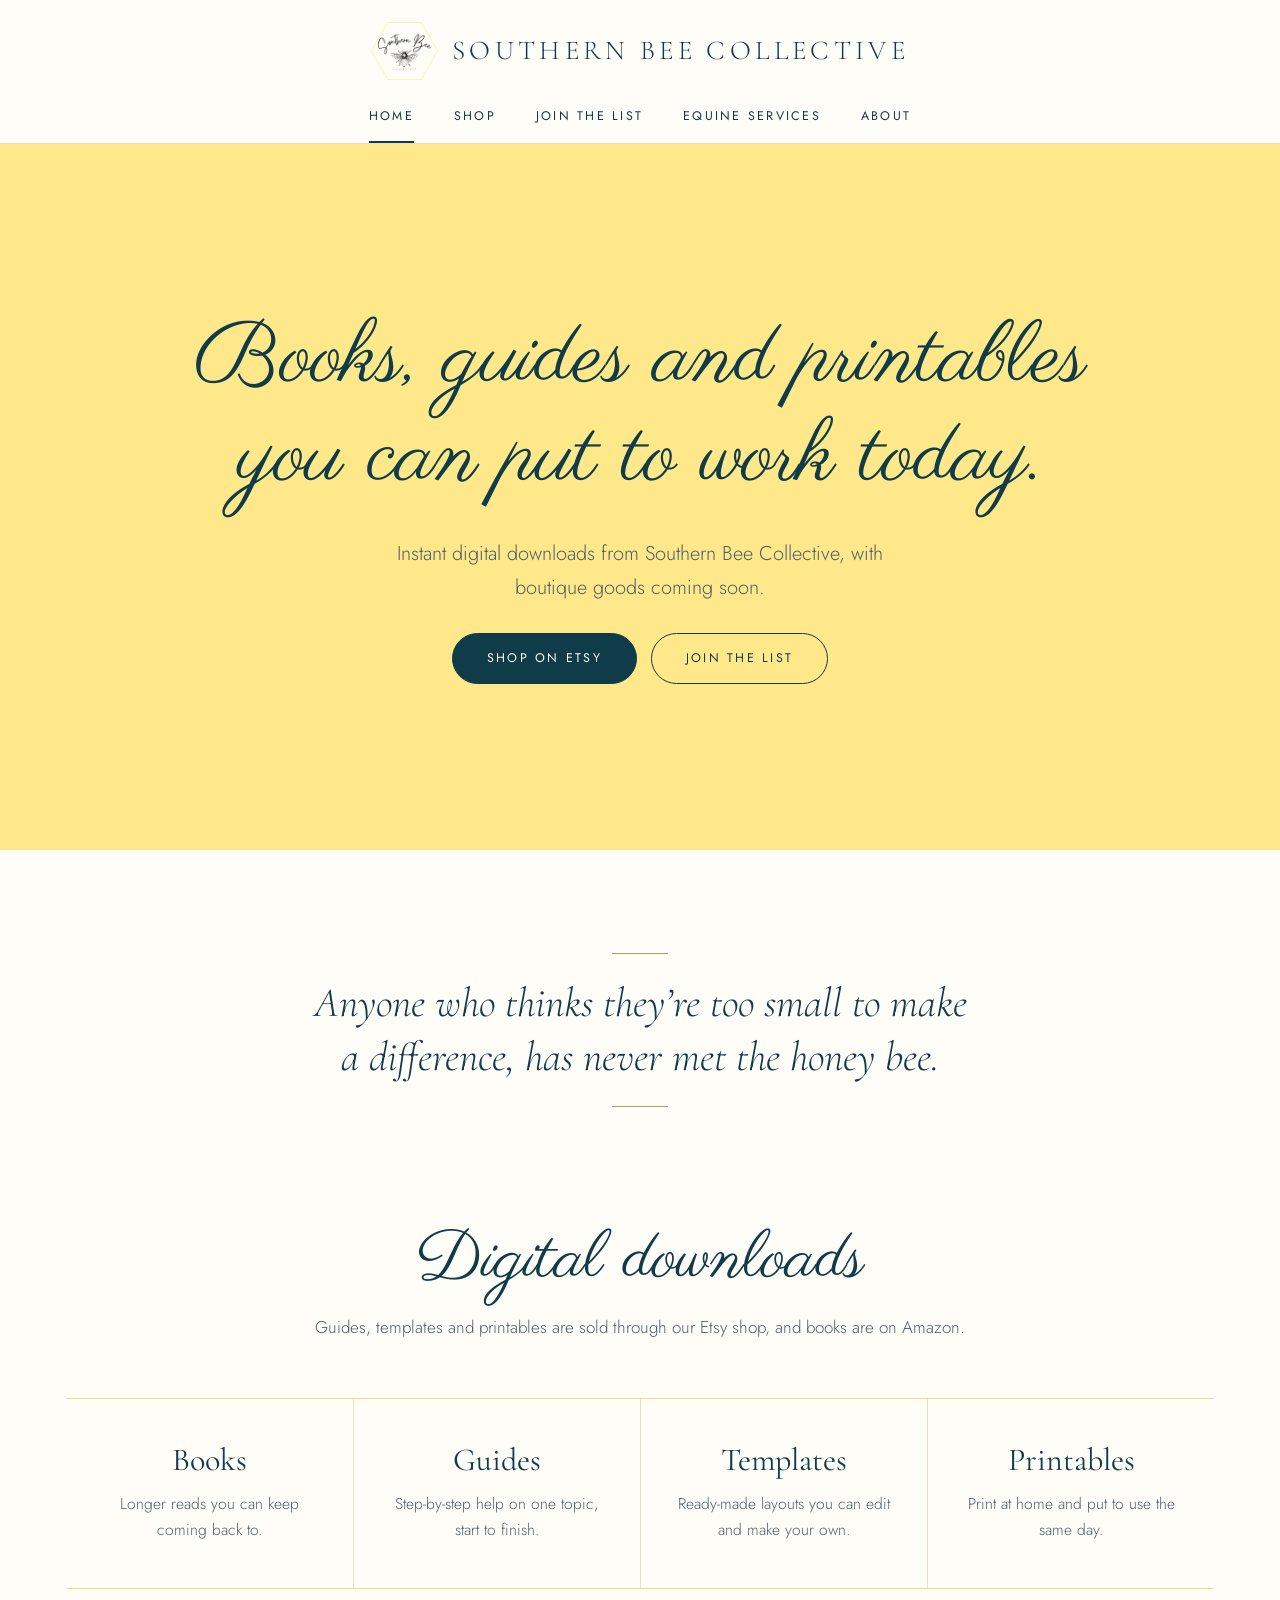
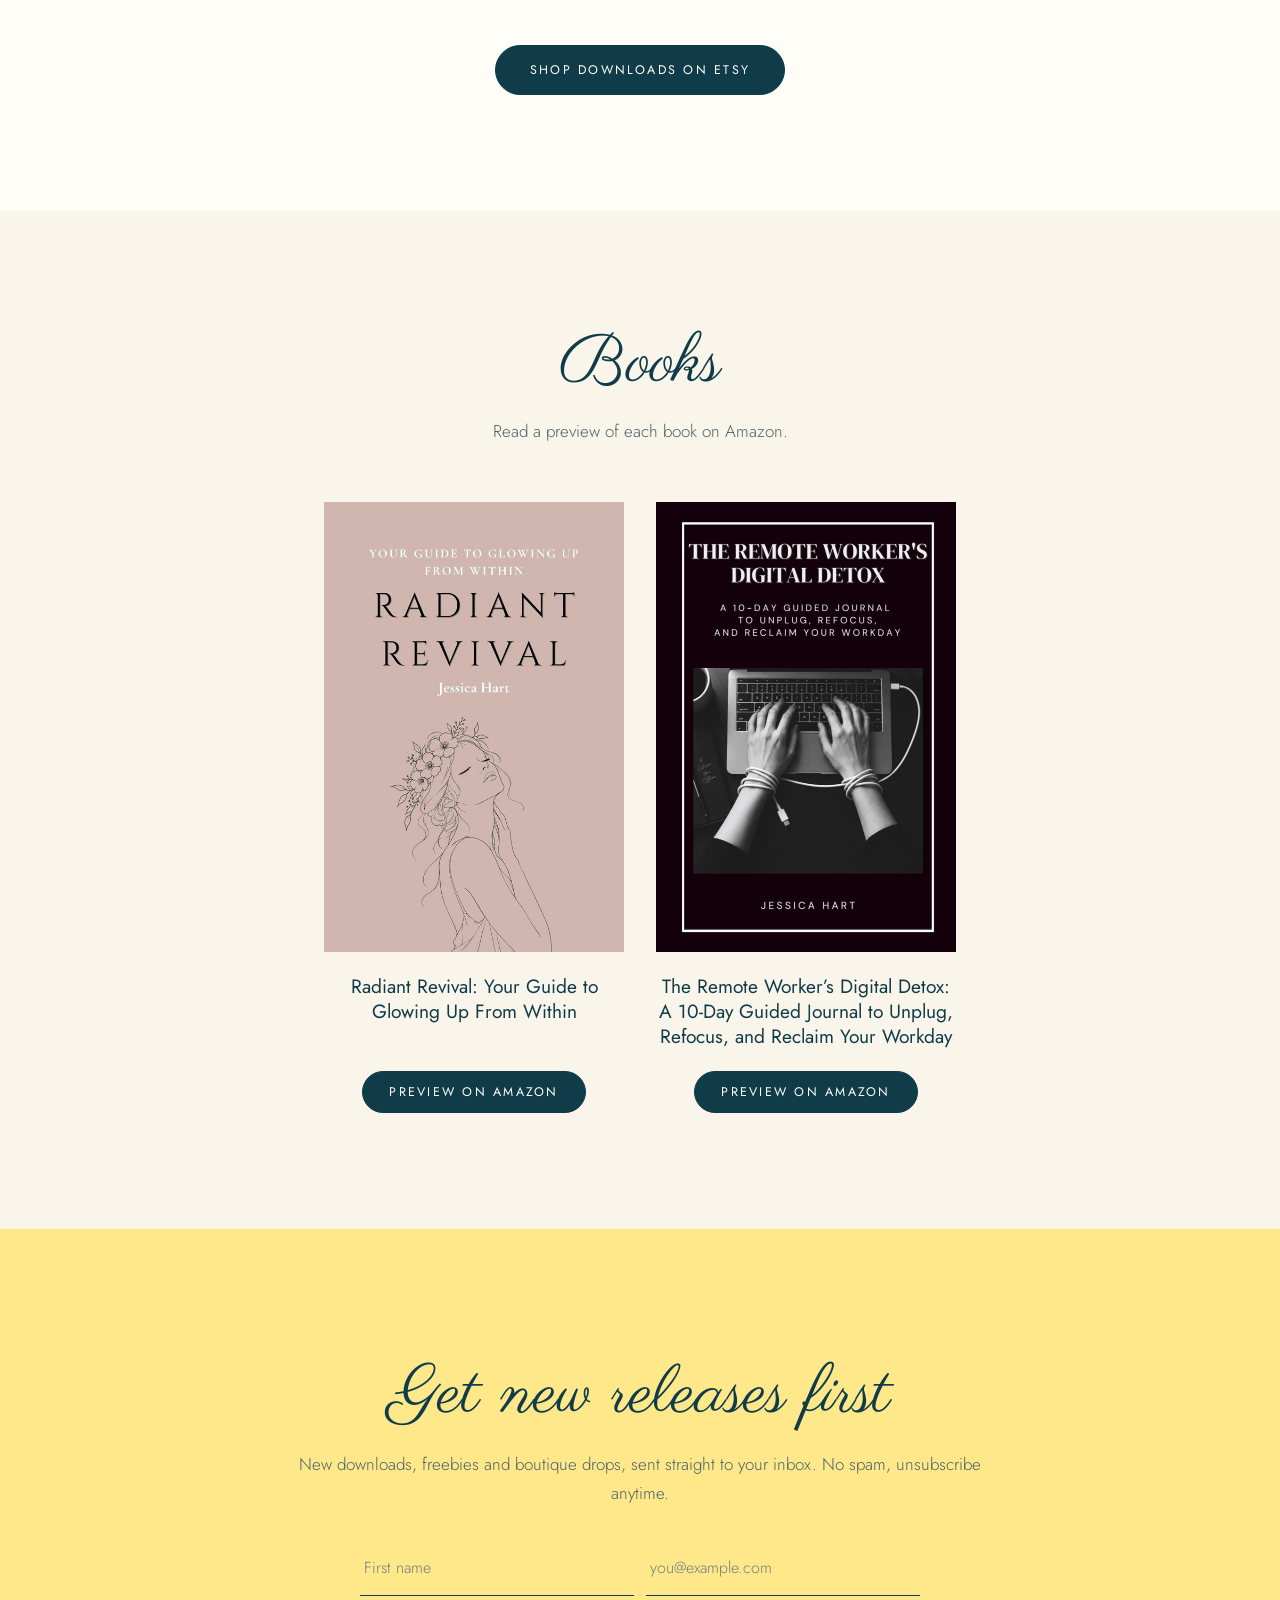
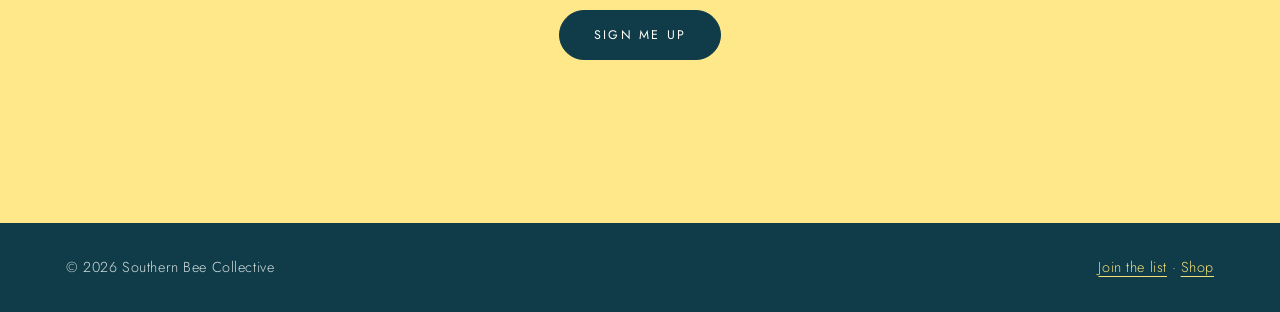
==== index.html @ a72b9bee "Script font on the signup heading Co-Authored-By: Claude Opus 5.5 (1M context) <noreply@anthropic.co" ====
<!doctype html>
<html lang="en">
<head>
  <meta charset="utf-8">
  <meta name="viewport" content="width=device-width, initial-scale=1, viewport-fit=cover">
  <title>Southern Bee Collective | Books, Guides, Templates & Printables</title>
  <meta name="description" content="Instant digital downloads from Southern Bee Collective: books, guides, templates and printables, with boutique goods coming soon.">
  <link rel="canonical" href="https://www.southernbeecollective.com/">
  <meta name="theme-color" content="#103C4A">
  <meta property="og:type" content="website">
  <meta property="og:site_name" content="Southern Bee Collective">
  <meta property="og:title" content="Southern Bee Collective | Books, Guides, Templates & Printables">
  <meta property="og:description" content="Instant digital downloads from Southern Bee Collective: books, guides, templates and printables, with boutique goods coming soon.">
  <meta property="og:url" content="https://www.southernbeecollective.com/">
  <meta property="og:image" content="https://www.southernbeecollective.com/assets/social-preview.jpg">
  <meta property="og:image:alt" content="Southern Bee Collective logo">
  <meta name="twitter:card" content="summary_large_image">
  <link rel="apple-touch-icon" href="assets/favicon.png">
  <link rel="icon" href="assets/favicon.png">
  <link rel="preconnect" href="https://fonts.googleapis.com">
  <link rel="preconnect" href="https://fonts.gstatic.com" crossorigin>
  <link rel="stylesheet" href="https://fonts.googleapis.com/css2?family=Cormorant+Garamond:ital,wght@0,400;0,500;1,400&family=Parisienne&family=Jost:wght@300;400;500&display=swap">
  <link rel="stylesheet" href="styles.css">
  <script src="site.js" defer></script>
  <script type="application/ld+json">{"@context": "https://schema.org", "@type": "Organization", "name": "Southern Bee Collective", "url": "https://www.southernbeecollective.com/", "logo": "https://www.southernbeecollective.com/assets/logo.png"}</script>
</head>
<body>
  <header class="site-header">
    <div class="wrap">
      <a class="brand" href="index.html">
        <img src="assets/logo.png" alt="" width="65" height="56">
        <span class="brand-name">Southern Bee Collective</span>
      </a>
      <nav class="nav" aria-label="Main">
        <a href="index.html" aria-current="page">Home</a>
        <a href="shop.html">Shop</a>
        <a href="subscribe.html">Join the list</a>
        <a href="equine.html">Equine Services</a>
        <a href="about.html">About</a>
      </nav>
    </div>
  </header>

  <main>
    <section class="hero">
      <div class="wrap">
        <div class="hero-copy">
        <h1 class="script" data-content="heroTitle">Books, guides and printables you can put to work today.</h1>
        <p data-content="heroText">Instant digital downloads from Southern Bee Collective, with boutique goods coming soon.</p>
        <div class="btn-row">
          <a class="btn" href="https://southernbcollective.etsy.com" target="_blank" rel="noopener" data-link="etsyUrl">Shop on Etsy</a>
          <a class="btn ghost" href="subscribe.html">Join the list</a>
        </div>
        </div>
      </div>
    </section>

    <section class="quote-band">
      <div class="wrap">
        <figure class="quote">
          <blockquote><p data-content="homeQuote">Anyone who thinks they’re too small to make a difference, has never met the honey bee.</p></blockquote>
        </figure>
      </div>
    </section>

    <section class="section">
      <div class="wrap">
        <div class="section-head">
          <h2 class="script">Digital downloads</h2>
          <p>Guides, templates and printables are sold through our Etsy shop, and books are on Amazon.</p>
        </div>
        <div class="kinds">
          <a class="kind" href="#books"><h3>Books</h3><p>Longer reads you can keep coming back to.</p></a>
          <a class="kind" href="https://southernbcollective.etsy.com" target="_blank" rel="noopener" data-link="etsyUrl"><h3>Guides</h3><p>Step-by-step help on one topic, start to finish.</p></a>
          <a class="kind" href="https://southernbcollective.etsy.com" target="_blank" rel="noopener" data-link="etsyUrl"><h3>Templates</h3><p>Ready-made layouts you can edit and make your own.</p></a>
          <a class="kind" href="https://southernbcollective.etsy.com" target="_blank" rel="noopener" data-link="etsyUrl"><h3>Printables</h3><p>Print at home and put to use the same day.</p></a>
        </div>
        <div><a class="btn" href="https://southernbcollective.etsy.com" target="_blank" rel="noopener" data-link="etsyUrl">Shop downloads on Etsy</a></div>
      </div>
    </section>


    <section class="section tinted books-section" id="books">
      <div class="wrap">
        <div class="section-head">
          <h2 class="script">Books</h2>
          <p>Read a preview of each book on Amazon.</p>
        </div>
        <div class="grid books-grid" id="books-grid"></div>
      </div>
    </section>

    <section class="signup" id="signup">
      <div class="wrap">
        <div class="section-head">
          <h2 class="script">Get new releases first</h2>
          <p>New downloads, freebies and boutique drops, sent straight to your inbox. No spam, unsubscribe anytime.</p>
        </div>
        <form class="signup-form" id="signup-form-home" novalidate>
          <div class="row">
            <input id="name-home" name="name" type="text" aria-label="First name" placeholder="First name" autocomplete="given-name">
            <input id="email-home" name="email" type="email" aria-label="Email address" placeholder="you@example.com" autocomplete="email" required>
          </div>
          <div class="row"><button class="btn" type="submit">Sign me up</button></div>
          <p class="form-note" role="status"></p>
        </form>
      </div>
    </section>
  </main>

  <footer class="site-footer">
    <div class="wrap">
      <span>&copy; <span id="year">2026</span> Southern Bee Collective</span>
      <span><a href="subscribe.html">Join the list</a> &middot; <a href="shop.html">Shop</a></span>
    </div>
  </footer>
</body>
</html>
---- styles.css ----
/* Southern Bee Collective
   Look: soft glamour. Warm ivory with soft yellow bands, honey gold accents, soft
   deep teal instead of hard black, a centered header and a graceful serif.
   Edit the colors here and the whole site follows. */
:root {
  --honey: #F5DE77;      /* brand yellow, reads as gold against black */
  --honey-deep: #7A5E00; /* darker gold for small text on light backgrounds */
  --champagne: #FFE88A;  /* soft yellow for feature bands */
  --ink: #103C4A;        /* deep teal for text, buttons and footer */
  --ink-soft: #4C6168;   /* secondary text */
  --mist: #5A6A6E;       /* secondary text on champagne */
  --paper: #FFFDF8;      /* warm ivory page */
  --pearl: #FAF5EA;      /* quiet panels */
  --line: #E8DFC9;

  --display: "Cormorant Garamond", "Cormorant", Garamond, Georgia, serif;
  --script: "Parisienne", "Great Vibes", cursive; /* for a few feature headings */
  --body: "Jost", "Futura", system-ui, -apple-system, "Segoe UI", sans-serif;

  --step-0: 1.0625rem;
  --step-1: 1.25rem;
  --step-2: 2rem;
  --step-3: clamp(2.4rem, 5.5vw, 3.5rem);
  --step-4: clamp(3rem, 8.5vw, 6rem);

  --wrap: 1180px;
  --gutter-l: max(16px, env(safe-area-inset-left, 0px));
  --gutter-r: max(16px, env(safe-area-inset-right, 0px));
  color-scheme: light;
}

* { box-sizing: border-box; }
html { -webkit-text-size-adjust: 100%; }
body {
  margin: 0;
  background: var(--paper);
  color: var(--ink);
  font-family: var(--body);
  font-weight: 300;
  font-size: var(--step-0);
  line-height: 1.7;
}
img { max-width: 100%; height: auto; display: block; }
a { color: inherit; text-underline-offset: 4px; text-decoration-thickness: 1px; }
h1, h2 { font-family: var(--display); font-weight: 400; line-height: 1.08; text-wrap: balance; margin: 0; }
h3 { font-family: var(--body); font-weight: 400; line-height: 1.3; margin: 0; }
p { margin: 0; }
strong, b { font-weight: 500; }
:focus-visible { outline: 1.5px solid currentColor; outline-offset: 4px; }

.wrap {
  max-width: var(--wrap);
  margin-inline: auto;
  padding-left: var(--gutter-l);
  padding-right: var(--gutter-r);
}

/* Small tracked capitals, kept to navigation and buttons */
.nav a, .btn, .chip { text-transform: uppercase; letter-spacing: 0.18em; font-size: 0.78rem; font-weight: 400; }

/* Header: centered house mark over a centered menu */
.site-header { background: var(--paper); border-bottom: 1px solid var(--line); }
.site-header .wrap { display: grid; justify-items: center; gap: 14px; padding-block: 22px 0; }
.brand { display: flex; align-items: center; gap: 14px; text-decoration: none; }
.brand img { height: 58px; width: auto; }
.brand-name { font-family: var(--display); font-size: clamp(1.25rem, 3.4vw, 1.7rem); letter-spacing: 0.16em; text-transform: uppercase; }
.nav { display: flex; justify-content: center; gap: 0 clamp(18px, 3.5vw, 40px); flex-wrap: wrap; }
.nav a { text-decoration: none; padding-block: 12px 14px; border-bottom: 2px solid transparent; }
.nav a:hover { border-bottom-color: var(--honey); }
.nav a[aria-current="page"] { border-bottom-color: var(--ink); }
@media (max-width: 520px) {
  .brand img { height: 46px; }
  .brand-name { letter-spacing: 0.08em; font-size: 1.05rem; }
  .nav { gap: 0 13px; }
  .nav a { letter-spacing: 0.08em; font-size: 0.7rem; }
}

/* Hero: black stage, centered */
.hero { background: var(--champagne); color: var(--ink); }
.hero .wrap { padding-block: clamp(72px, 13vw, 168px); display: grid; justify-items: center; text-align: center; }
.hero-copy { display: grid; justify-items: center; gap: 28px; min-width: 0; }
.hero h1 { font-size: var(--step-4); font-weight: 400; max-width: 16ch; }
.hero p { font-size: var(--step-1); max-width: 34rem; color: var(--ink-soft); }
.page-hero .wrap { padding-block: clamp(56px, 9vw, 112px); gap: 18px; }
.page-hero h1 { font-size: var(--step-4); max-width: 18ch; }

.btn-row { display: flex; gap: 14px; flex-wrap: wrap; justify-content: center; }
.btn {
  display: inline-flex; align-items: center; justify-content: center;
  font-family: var(--body); line-height: 1; text-decoration: none; cursor: pointer;
  padding: 18px 34px; border-radius: 999px; border: 1px solid var(--ink);
  background: var(--ink); color: var(--paper);
  transition: background-color .25s ease, color .25s ease, border-color .25s ease;
}
.btn:hover { background: var(--honey); border-color: var(--honey); color: var(--ink); }
.btn.ghost { background: transparent; color: var(--ink); }
.btn.ghost:hover { background: var(--ink); border-color: var(--ink); color: var(--paper); }
.btn[aria-disabled="true"] { opacity: .4; pointer-events: none; }
/* on black */


/* Home page quote */
.quote-band .wrap { padding-block: clamp(56px, 8vw, 104px) 0; }
.quote { margin: 0 auto; max-width: 46rem; text-align: center; display: grid; justify-items: center; gap: 22px; }
.quote::before, .quote::after { content: ""; width: 56px; height: 1px; background: var(--honey-deep); opacity: .6; }
.quote blockquote { margin: 0; }
.quote p { font-family: var(--display); font-style: italic; font-size: clamp(1.7rem, 3.6vw, 2.6rem); line-height: 1.3; color: var(--ink); text-wrap: balance; }

/* Sections */
.section .wrap { padding-block: clamp(64px, 9vw, 120px); display: grid; gap: clamp(36px, 5vw, 56px); }
.section.tinted { background: var(--pearl); }
.section-head { display: grid; gap: 14px; justify-items: center; text-align: center; max-width: 44rem; margin-inline: auto; }
.section-head p { color: var(--ink-soft); }
.section h2 { font-size: var(--step-3); }

/* What we make: four columns divided by fine rules */
.kinds { display: grid; grid-template-columns: repeat(4, minmax(0, 1fr)); border-block: 1px solid var(--honey); }
.kind {
  display: grid; gap: 10px; align-content: start; justify-items: center; text-align: center; text-decoration: none;
  padding: 40px 24px 44px;
}
.kind + .kind { border-left: 1px solid var(--line); }
.kind h3 { font-family: var(--display); font-size: var(--step-2); }
.kind p { color: var(--ink-soft); max-width: 24ch; font-size: 0.98rem; }
.kind:hover h3 { text-decoration: underline; text-decoration-color: var(--honey); text-decoration-thickness: 2px; text-underline-offset: 8px; }
@media (max-width: 860px) {
  .kinds { grid-template-columns: repeat(2, minmax(0, 1fr)); }
  .kind:nth-child(3) { border-left: 0; }
  .kind:nth-child(n+3) { border-top: 1px solid var(--line); }
}
@media (max-width: 480px) {
  .kind { padding: 28px 12px 32px; }
}

/* Product grid */
.filters { display: flex; gap: 10px; flex-wrap: wrap; justify-content: center; }
.chip {
  font-family: var(--body); padding: 11px 22px; border-radius: 999px; cursor: pointer;
  border: 1px solid var(--line); background: transparent; color: var(--ink);
}
.chip:hover { border-color: var(--ink); }
.chip[aria-pressed="true"] { background: var(--ink); border-color: var(--ink); color: var(--paper); }
.grid { display: grid; grid-template-columns: repeat(auto-fill, minmax(260px, 1fr)); gap: 56px 32px; }
.card { display: flex; flex-direction: column; min-width: 0; text-align: center; }
.card-img { aspect-ratio: 4 / 5; max-width: 100%; background: var(--pearl); display: grid; place-items: center; overflow: hidden; }
.section.tinted .card-img { background: var(--paper); }
.card-img img { width: 100%; height: 100%; object-fit: cover; transition: transform .6s ease; }
.card:hover .card-img img { transform: scale(1.03); }
.card-img .ph { display: grid; place-items: center; width: 100%; height: 100%; }
.card-img .ph img { width: 50%; height: auto; opacity: .5; }
.card:hover .card-img .ph img { transform: none; }
.card-body { padding-top: 22px; display: flex; flex-direction: column; align-items: center; gap: 8px; flex: 1; }
.tag { font-size: 0.85rem; color: var(--honey-deep); letter-spacing: 0.04em; }
.card h3 { font-size: 1.2rem; font-weight: 400; }
.card p { color: var(--ink-soft); font-size: 0.97rem; max-width: 32ch; }
.card .meta { margin-top: auto; display: grid; justify-items: center; gap: 14px; padding-top: 14px; }
.price { font-weight: 400; font-size: 1.05rem; letter-spacing: 0.04em; font-variant-numeric: tabular-nums; }
.card .btn { padding: 14px 26px; }

.empty {
  border-block: 1px solid var(--ink);
  padding: clamp(40px, 7vw, 72px) 24px; text-align: center; display: grid; gap: 16px; justify-items: center;
}
.empty h3 { font-family: var(--display); font-size: var(--step-2); }
.empty p { color: var(--ink-soft); max-width: 40ch; }

.etsy-cta { display: flex; justify-content: center; }
.section .wrap > div:last-child:not(.empty):has(> .btn) { display: flex; justify-content: center; }

.books-grid { grid-template-columns: repeat(auto-fit, minmax(220px, 300px)); justify-content: center; }
.book .card-img { aspect-ratio: 2 / 3; }
.book .card-img > img { box-shadow: 0 18px 36px -18px rgba(16, 60, 74, .45); }

/* Signup band */
.signup { background: var(--champagne); color: var(--ink); }
.signup .wrap { padding-block: clamp(64px, 10vw, 128px); display: grid; gap: 32px; justify-items: center; text-align: center; }
.signup .section-head { gap: 16px; }
.signup h2 { color: var(--ink); font-size: var(--step-3); }
.signup p { color: var(--ink-soft); }
.signup-form { display: grid; gap: 14px; width: 100%; max-width: 560px; }
.signup-form .row { display: flex; gap: 12px; flex-wrap: wrap; justify-content: center; }
.signup-form input {
  flex: 1 1 200px; min-width: 0; font: 300 1rem var(--body); padding: 16px 4px; border-radius: 0;
  border: 0; border-bottom: 1px solid var(--ink); background: transparent; color: var(--ink);
}
.signup-form input::placeholder { color: #6E7F83; }
.signup-form input:focus-visible { outline: none; border-bottom-color: var(--honey-deep); }
.form-note { font-size: 0.95rem; min-height: 1.4em; }
.signup.light { background: var(--paper); color: var(--ink); }
.signup.light h2 { color: var(--ink); font-size: var(--step-4); }
.signup.light p { color: var(--ink-soft); }
.signup.light .signup-form input { border-bottom-color: var(--ink); color: var(--ink); }
.signup.light .signup-form input::placeholder { color: #7D786D; }
.signup.light .signup-form input:focus-visible { border-bottom-color: var(--honey-deep); }
.signup.light .btn { background: var(--ink); border-color: var(--ink); color: var(--paper); }
.signup.light .btn:hover { background: var(--honey); border-color: var(--honey); color: var(--ink); }

/* About */
.prose { display: grid; gap: 22px; max-width: 62ch; margin-inline: auto; }
.prose p { font-size: 1.15rem; }
.contact { display: grid; gap: 6px; padding-top: 28px; border-top: 1px solid var(--line); }
.contact h2 { font-size: var(--step-2); }

/* Equine Services: photo and black text panel, side by side */
.equine { background: var(--pearl); color: var(--ink); }
.equine-split { display: grid; grid-template-columns: minmax(0, 1fr) minmax(0, 1fr); min-height: min(88vh, 860px); }
.equine-photo { min-height: 0; max-width: 100%; }
.equine-photo img { width: 100%; height: 100%; object-fit: cover; object-position: 40% 30%; }
.equine-copy {
  display: grid; gap: 26px; align-content: center; min-width: 0;
  padding-block: clamp(56px, 8vw, 96px);
  padding-left: max(clamp(24px, 6vw, 88px), env(safe-area-inset-left, 0px));
  padding-right: max(clamp(16px, 6vw, 88px), env(safe-area-inset-right, 0px));
}
.equine-copy h1 { font-size: var(--step-4); }
.callout { font-family: var(--display); font-style: italic; color: var(--honey-deep); font-size: var(--step-2); padding-bottom: 20px; border-bottom: 1px solid var(--honey); justify-self: start; }
.equine-copy .prose { margin-inline: 0; }
.equine-copy .prose p { color: var(--ink-soft); }
.equine-copy .btn-row { justify-content: flex-start; }

@media (max-width: 820px) {
  .equine-split { grid-template-columns: 1fr; min-height: 0; }
  .equine-photo { aspect-ratio: 4 / 5; max-height: 72vh; }
}

/* Script headings */
h1.script, h2.script { font-family: var(--script); font-weight: 400; line-height: 1.15; letter-spacing: 0; }
.hero h1.script { font-size: clamp(2.8rem, 7vw, 5.4rem); max-width: 16ch; }
.page-hero h1.script { font-size: clamp(3.6rem, 9vw, 6.5rem); }
.section h2.script, .signup h2.script { font-size: clamp(2.8rem, 6vw, 4.2rem); }

/* Footer */
.site-footer { background: var(--ink); color: #D3DEDF; }
.site-footer .wrap { padding-block: 32px; display: flex; gap: 16px; justify-content: space-between; flex-wrap: wrap; font-size: 0.9rem; letter-spacing: 0.04em; }
.site-footer a { color: var(--honey); }

@media (prefers-reduced-motion: reduce) {
  * { transition: none !important; }
}
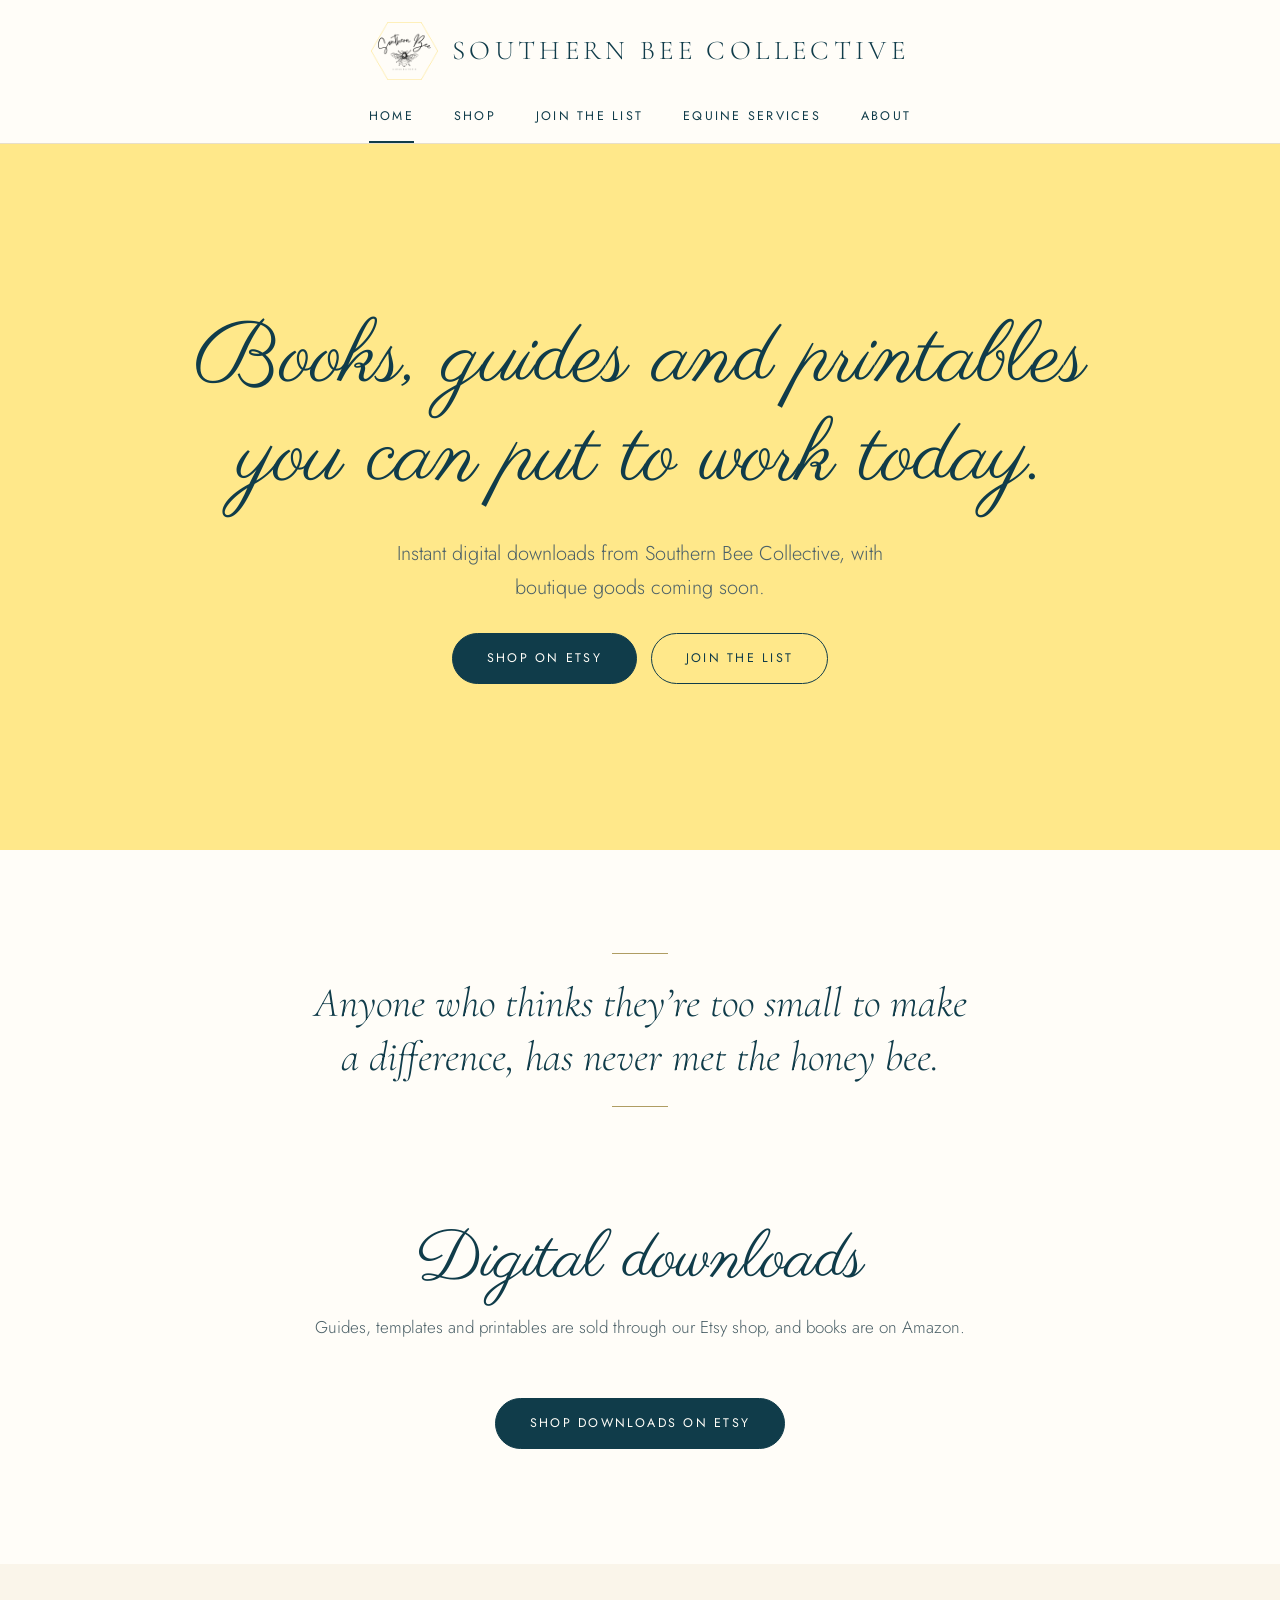
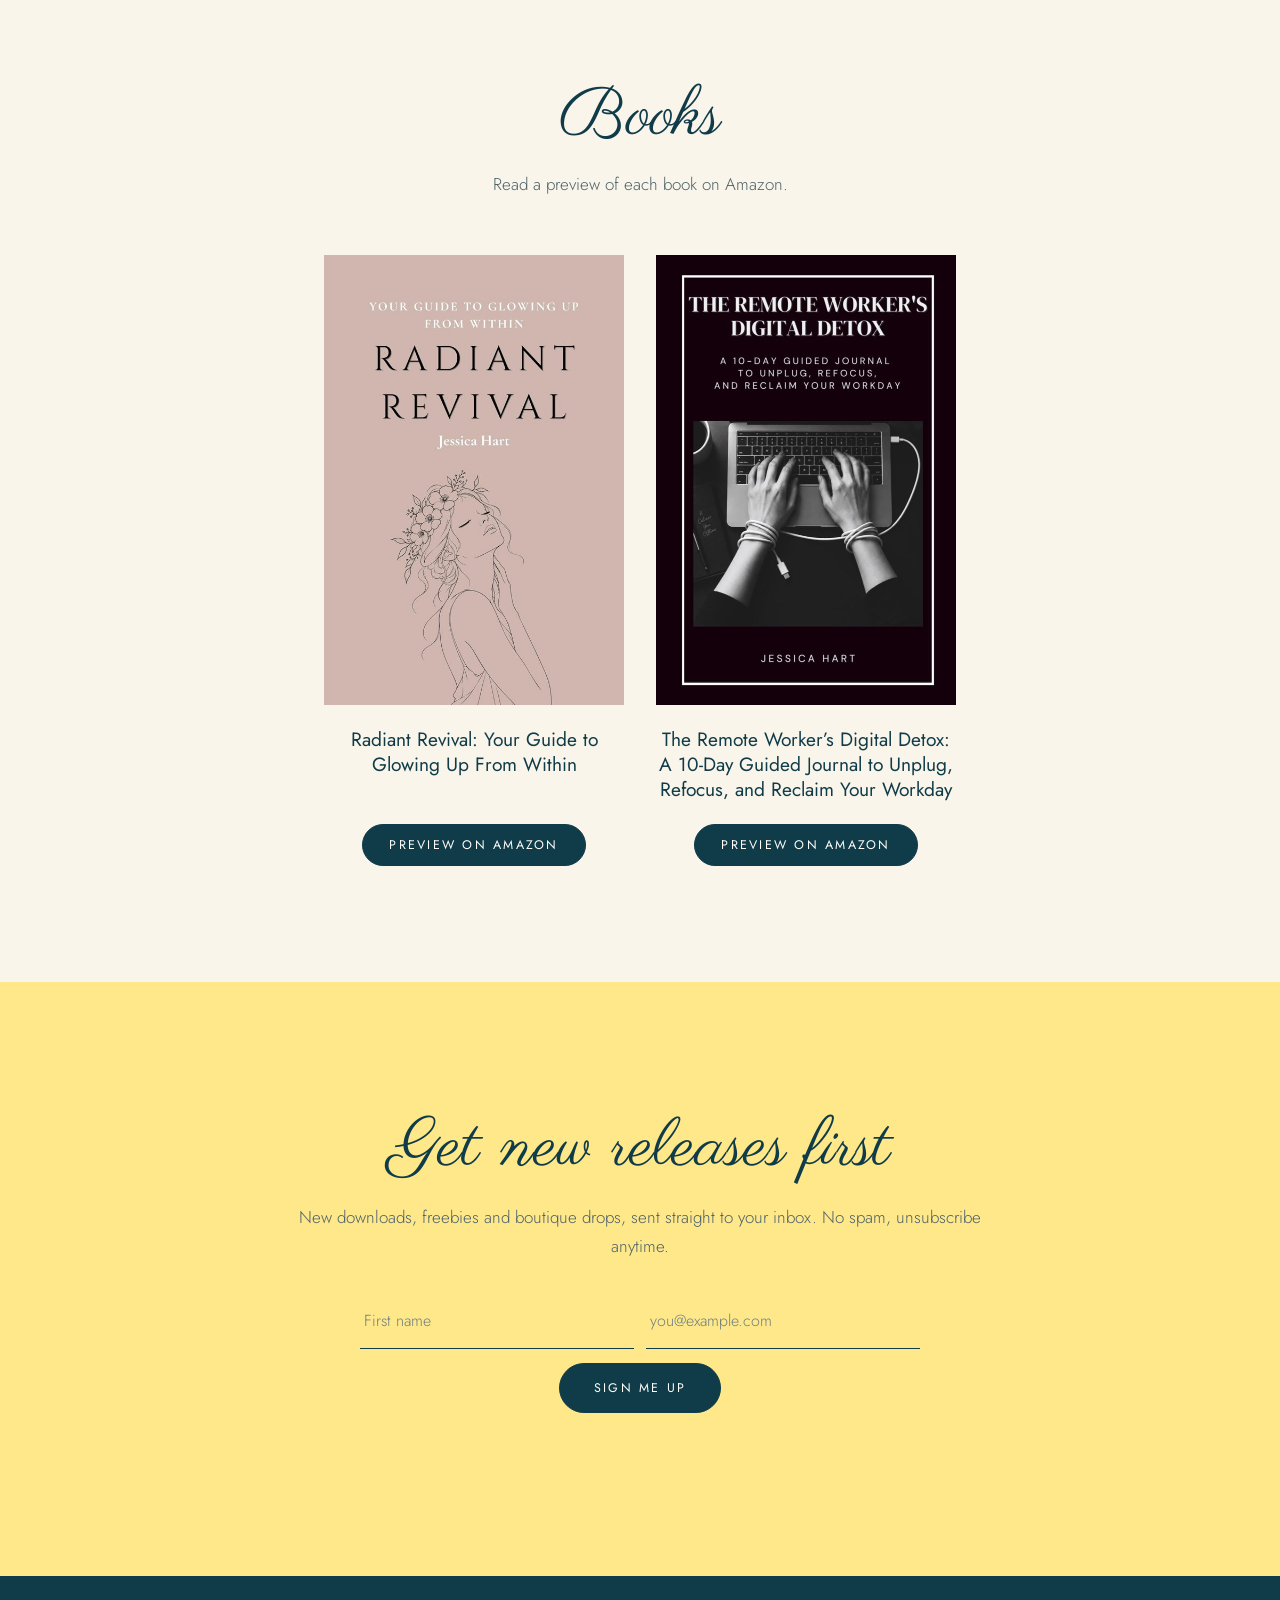
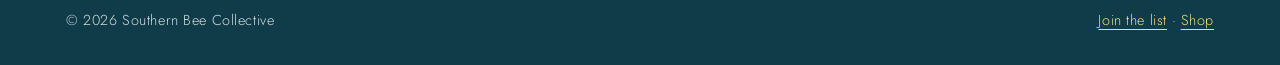
==== commit b4bbd0cf: "Remove the Books/Guides/Templates/Printables row from the home page Co-Authored-By: Claude Opus 5.5 " ====
--- a/index.html
+++ b/index.html
@@ -69,12 +69,6 @@
           <h2 class="script">Digital downloads</h2>
           <p>Guides, templates and printables are sold through our Etsy shop, and books are on Amazon.</p>
         </div>
-        <div class="kinds">
-          <a class="kind" href="#books"><h3>Books</h3><p>Longer reads you can keep coming back to.</p></a>
-          <a class="kind" href="https://southernbcollective.etsy.com" target="_blank" rel="noopener" data-link="etsyUrl"><h3>Guides</h3><p>Step-by-step help on one topic, start to finish.</p></a>
-          <a class="kind" href="https://southernbcollective.etsy.com" target="_blank" rel="noopener" data-link="etsyUrl"><h3>Templates</h3><p>Ready-made layouts you can edit and make your own.</p></a>
-          <a class="kind" href="https://southernbcollective.etsy.com" target="_blank" rel="noopener" data-link="etsyUrl"><h3>Printables</h3><p>Print at home and put to use the same day.</p></a>
-        </div>
         <div><a class="btn" href="https://southernbcollective.etsy.com" target="_blank" rel="noopener" data-link="etsyUrl">Shop downloads on Etsy</a></div>
       </div>
     </section>
--- a/styles.css
+++ b/styles.css
@@ -112,25 +112,6 @@
 .section-head { display: grid; gap: 14px; justify-items: center; text-align: center; max-width: 44rem; margin-inline: auto; }
 .section-head p { color: var(--ink-soft); }
 .section h2 { font-size: var(--step-3); }
-
-/* What we make: four columns divided by fine rules */
-.kinds { display: grid; grid-template-columns: repeat(4, minmax(0, 1fr)); border-block: 1px solid var(--honey); }
-.kind {
-  display: grid; gap: 10px; align-content: start; justify-items: center; text-align: center; text-decoration: none;
-  padding: 40px 24px 44px;
-}
-.kind + .kind { border-left: 1px solid var(--line); }
-.kind h3 { font-family: var(--display); font-size: var(--step-2); }
-.kind p { color: var(--ink-soft); max-width: 24ch; font-size: 0.98rem; }
-.kind:hover h3 { text-decoration: underline; text-decoration-color: var(--honey); text-decoration-thickness: 2px; text-underline-offset: 8px; }
-@media (max-width: 860px) {
-  .kinds { grid-template-columns: repeat(2, minmax(0, 1fr)); }
-  .kind:nth-child(3) { border-left: 0; }
-  .kind:nth-child(n+3) { border-top: 1px solid var(--line); }
-}
-@media (max-width: 480px) {
-  .kind { padding: 28px 12px 32px; }
-}
 
 /* Product grid */
 .filters { display: flex; gap: 10px; flex-wrap: wrap; justify-content: center; }
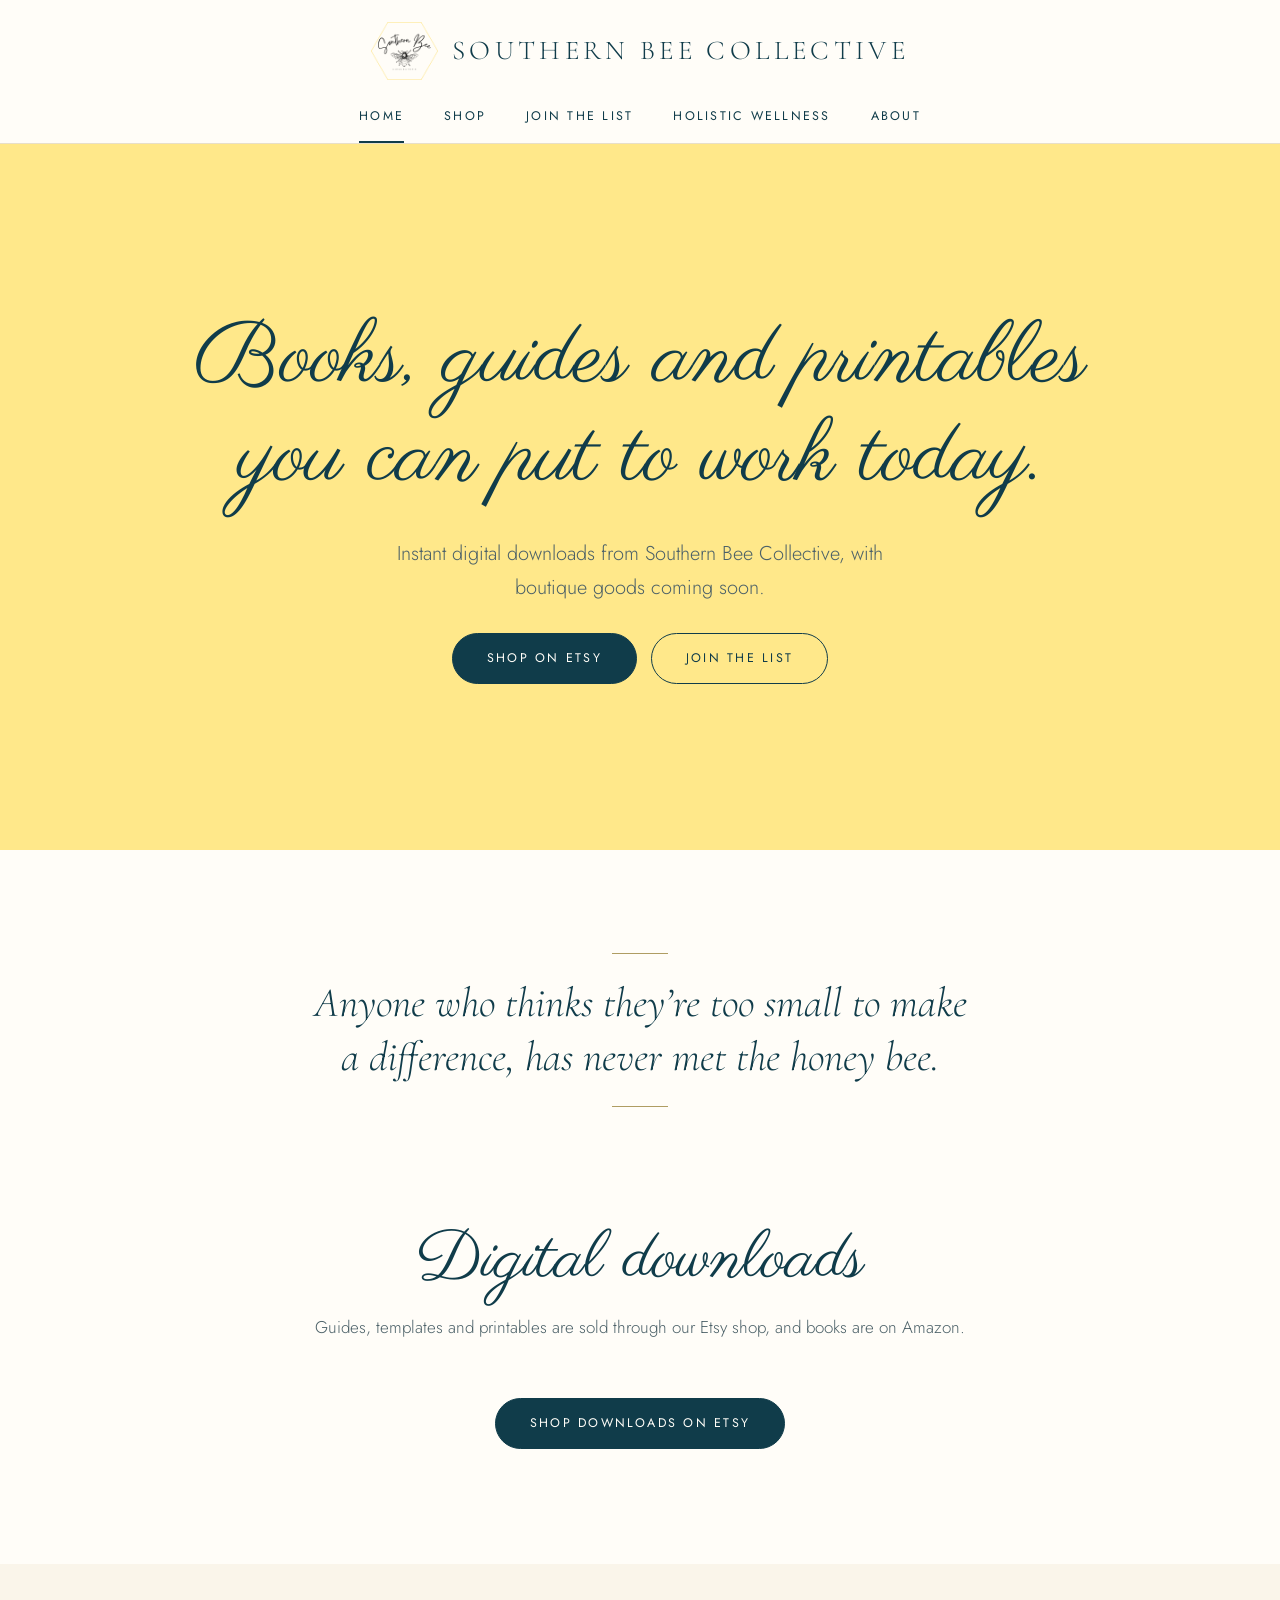
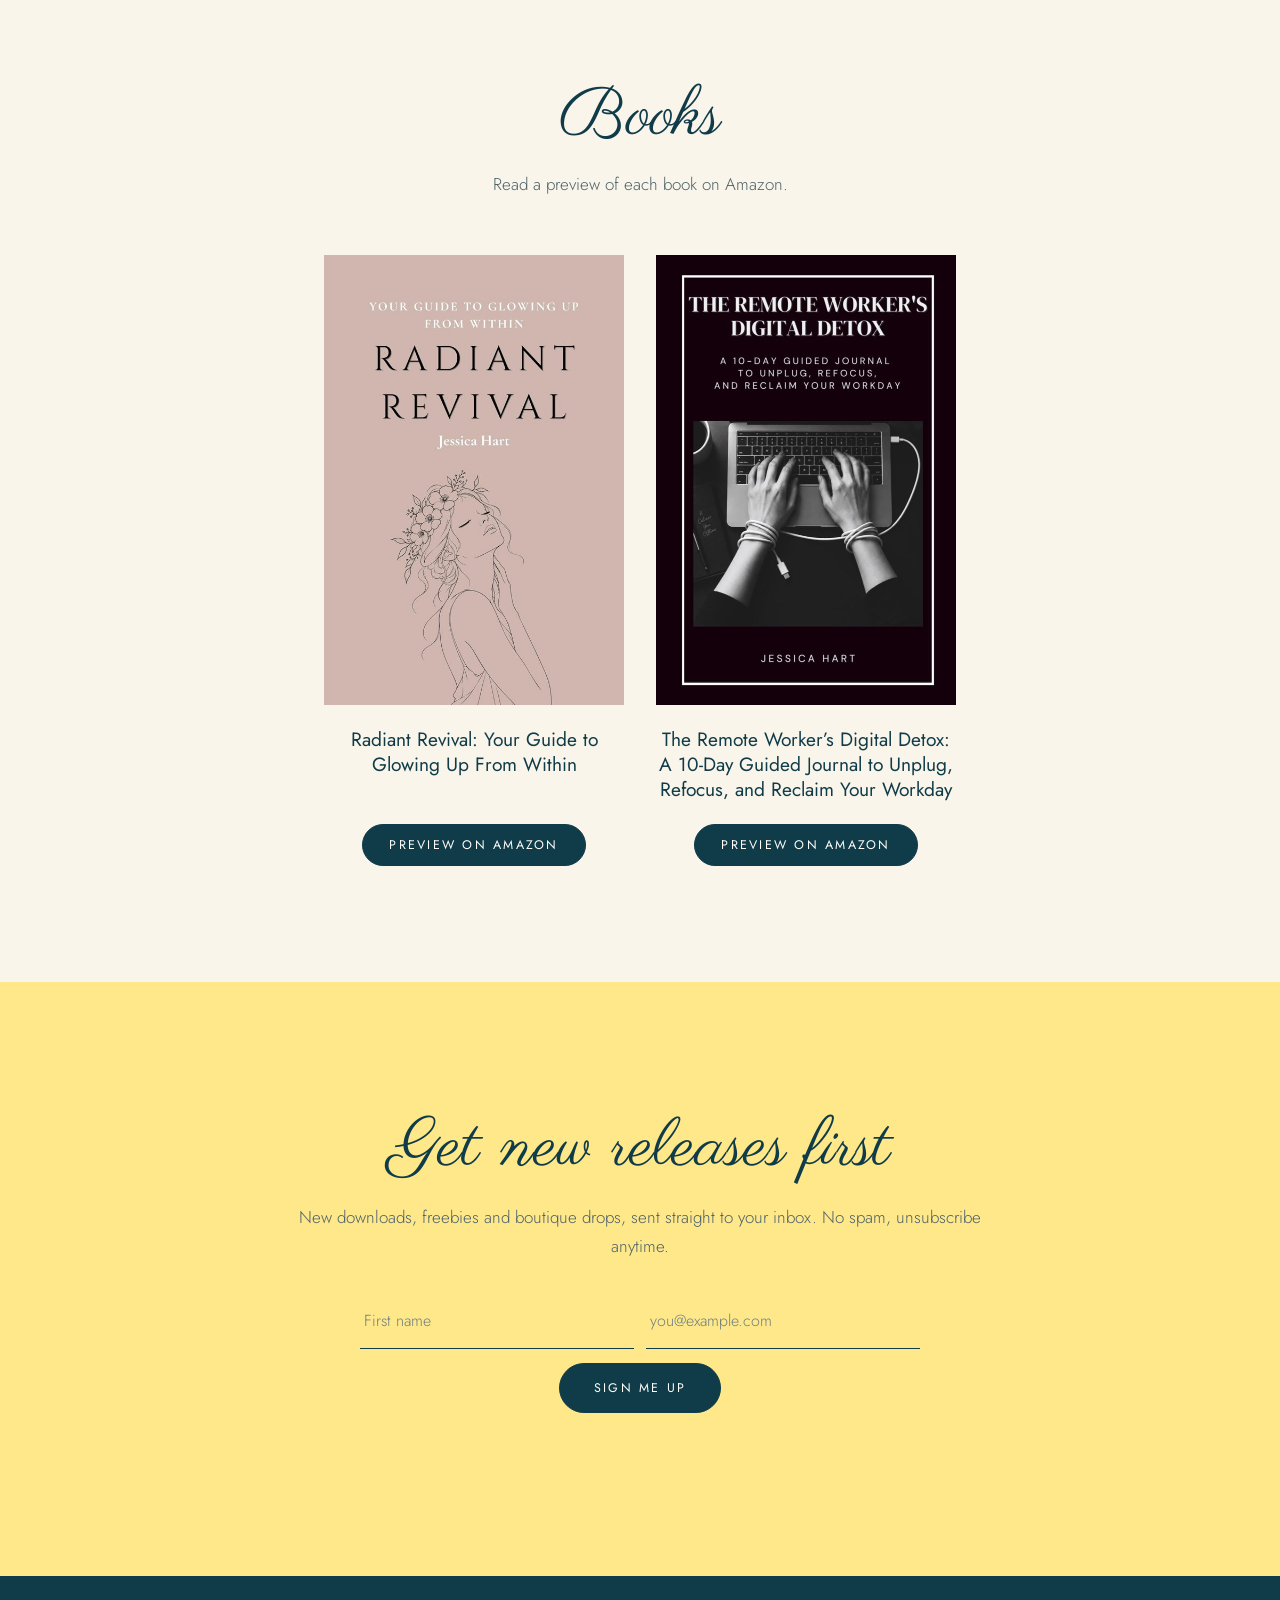
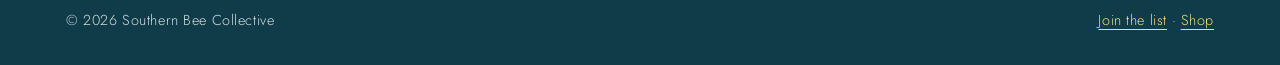
==== commit 4c5f5782: "Rename Equine Services to Holistic Wellness and broaden the page copy Co-Authored-By: Claude Opus 5." ====
--- a/index.html
+++ b/index.html
@@ -35,7 +35,7 @@
         <a href="index.html" aria-current="page">Home</a>
         <a href="shop.html">Shop</a>
         <a href="subscribe.html">Join the list</a>
-        <a href="equine.html">Equine Services</a>
+        <a href="equine.html">Holistic Wellness</a>
         <a href="about.html">About</a>
       </nav>
     </div>
--- a/styles.css
+++ b/styles.css
@@ -182,6 +182,14 @@
 .contact { display: grid; gap: 6px; padding-top: 28px; border-top: 1px solid var(--line); }
 .contact h2 { font-size: var(--step-2); }
 
+/* About photo in a honeycomb cell: a honey border around a flat-top hexagon */
+.honeycomb {
+  --hex: polygon(25% 0, 75% 0, 100% 50%, 75% 100%, 25% 100%, 0 50%);
+  margin: 24px auto 0; width: min(100%, 460px); aspect-ratio: 900 / 780;
+  background: var(--honey); clip-path: var(--hex); padding: 7px;
+}
+.honeycomb img { width: 100%; height: 100%; object-fit: cover; clip-path: var(--hex); }
+
 /* Equine Services: photo and black text panel, side by side */
 .equine { background: var(--pearl); color: var(--ink); }
 .equine-split { display: grid; grid-template-columns: minmax(0, 1fr) minmax(0, 1fr); min-height: min(88vh, 860px); }
@@ -204,11 +212,13 @@
   .equine-photo { aspect-ratio: 4 / 5; max-height: 72vh; }
 }
 
-/* Script headings */
+/* Script headings: every page title and section heading */
 h1.script, h2.script { font-family: var(--script); font-weight: 400; line-height: 1.15; letter-spacing: 0; }
 .hero h1.script { font-size: clamp(2.8rem, 7vw, 5.4rem); max-width: 16ch; }
 .page-hero h1.script { font-size: clamp(3.6rem, 9vw, 6.5rem); }
 .section h2.script, .signup h2.script { font-size: clamp(2.8rem, 6vw, 4.2rem); }
+.equine-copy h1.script { font-size: clamp(3.2rem, 8vw, 5.6rem); }
+.contact h2.script { font-size: 2.4rem; }
 
 /* Footer */
 .site-footer { background: var(--ink); color: #D3DEDF; }
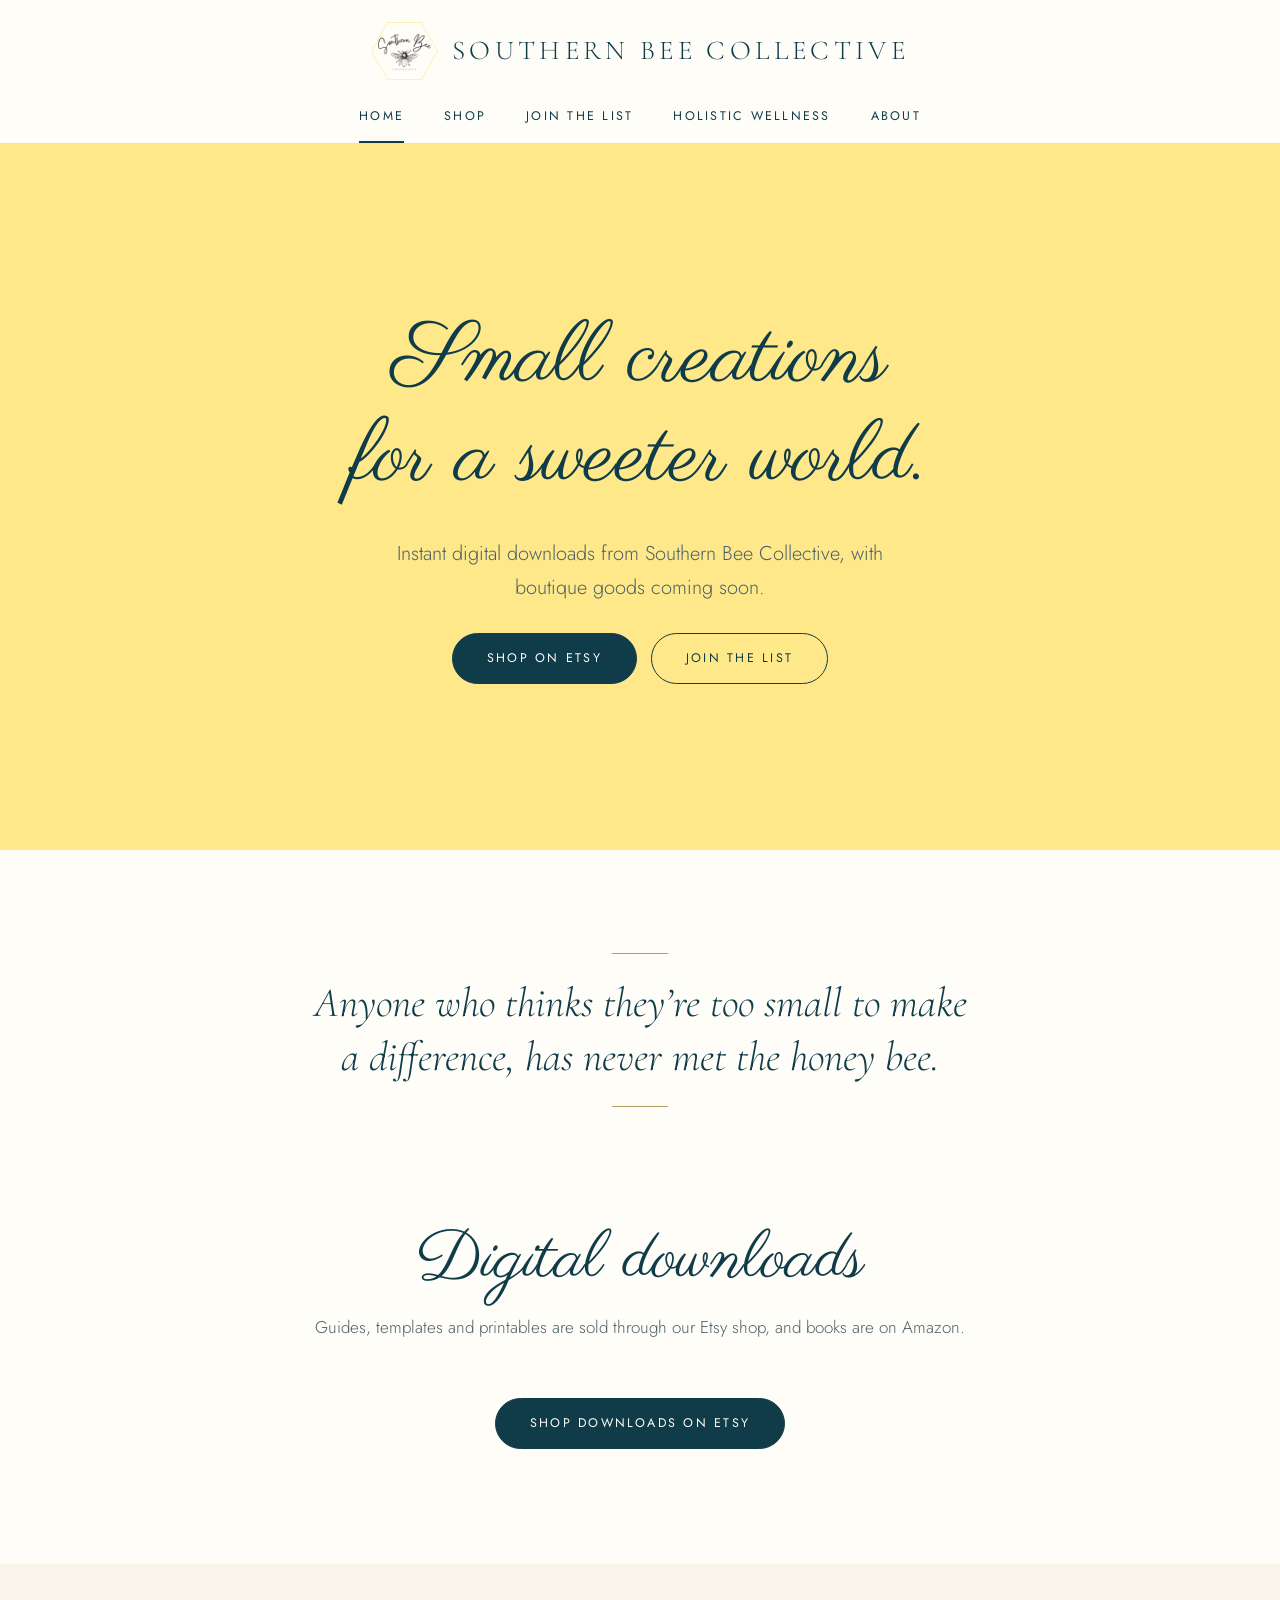
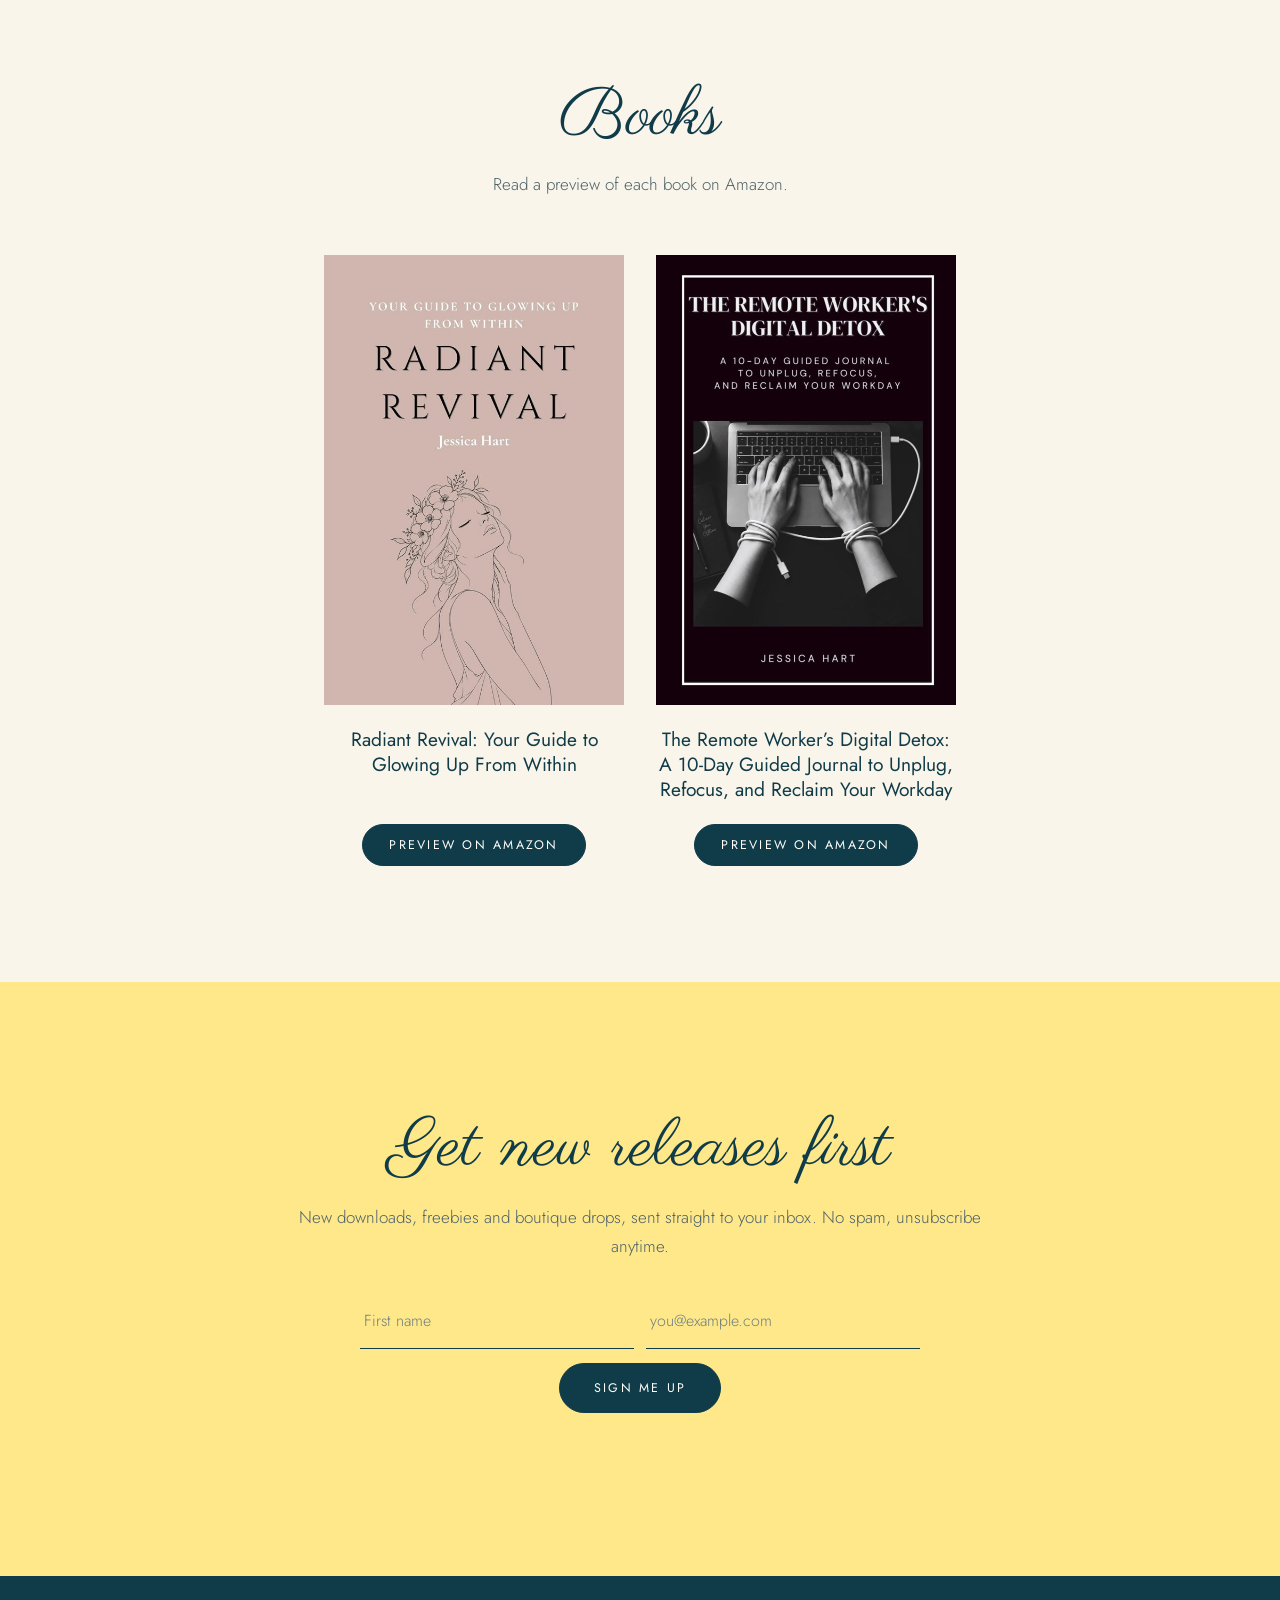
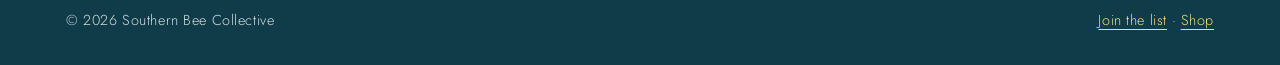
==== commit 537f5982: "Use the new home page headline Co-Authored-By: Claude Opus 5.5 (1M context) <noreply@anthropic.com> " ====
--- a/index.html
+++ b/index.html
@@ -45,7 +45,7 @@
     <section class="hero">
       <div class="wrap">
         <div class="hero-copy">
-        <h1 class="script" data-content="heroTitle">Books, guides and printables you can put to work today.</h1>
+        <h1 class="script" data-content="heroTitle">Small creations for a sweeter world.</h1>
         <p data-content="heroText">Instant digital downloads from Southern Bee Collective, with boutique goods coming soon.</p>
         <div class="btn-row">
           <a class="btn" href="https://southernbcollective.etsy.com" target="_blank" rel="noopener" data-link="etsyUrl">Shop on Etsy</a>
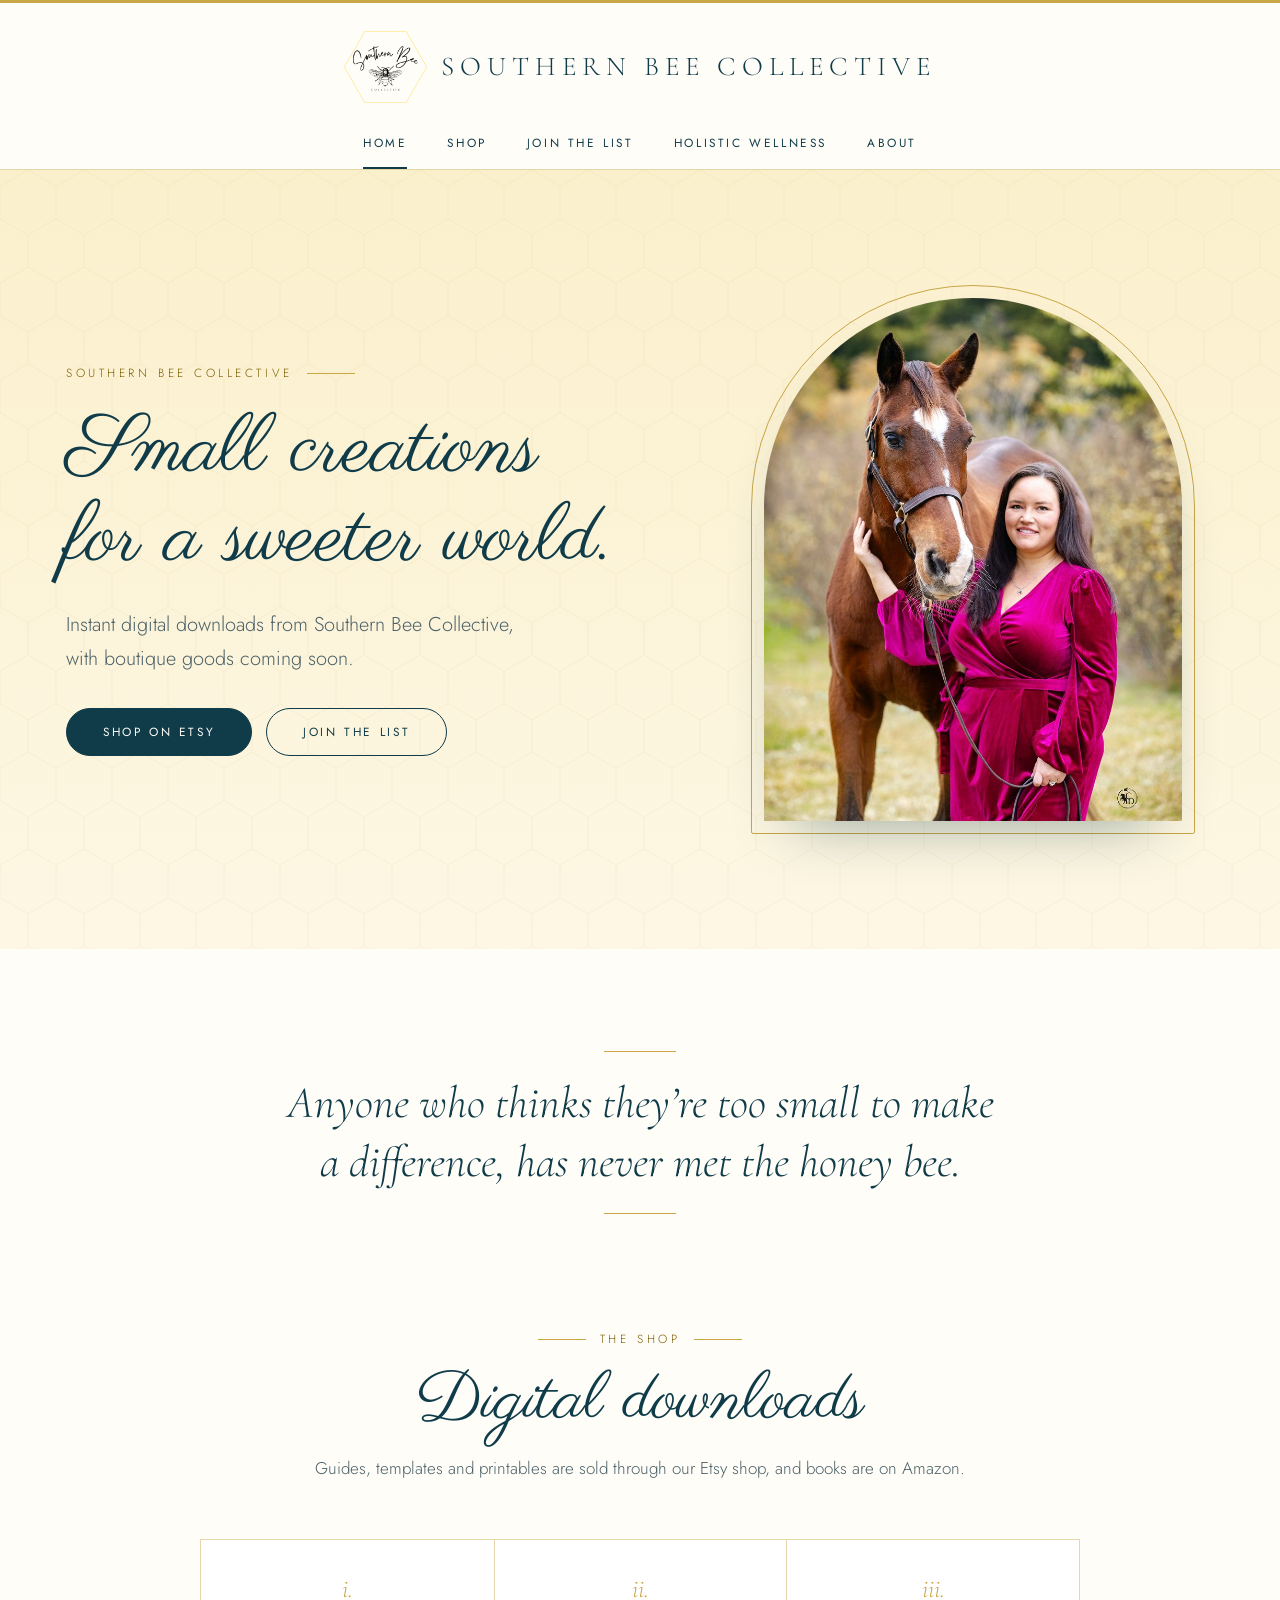
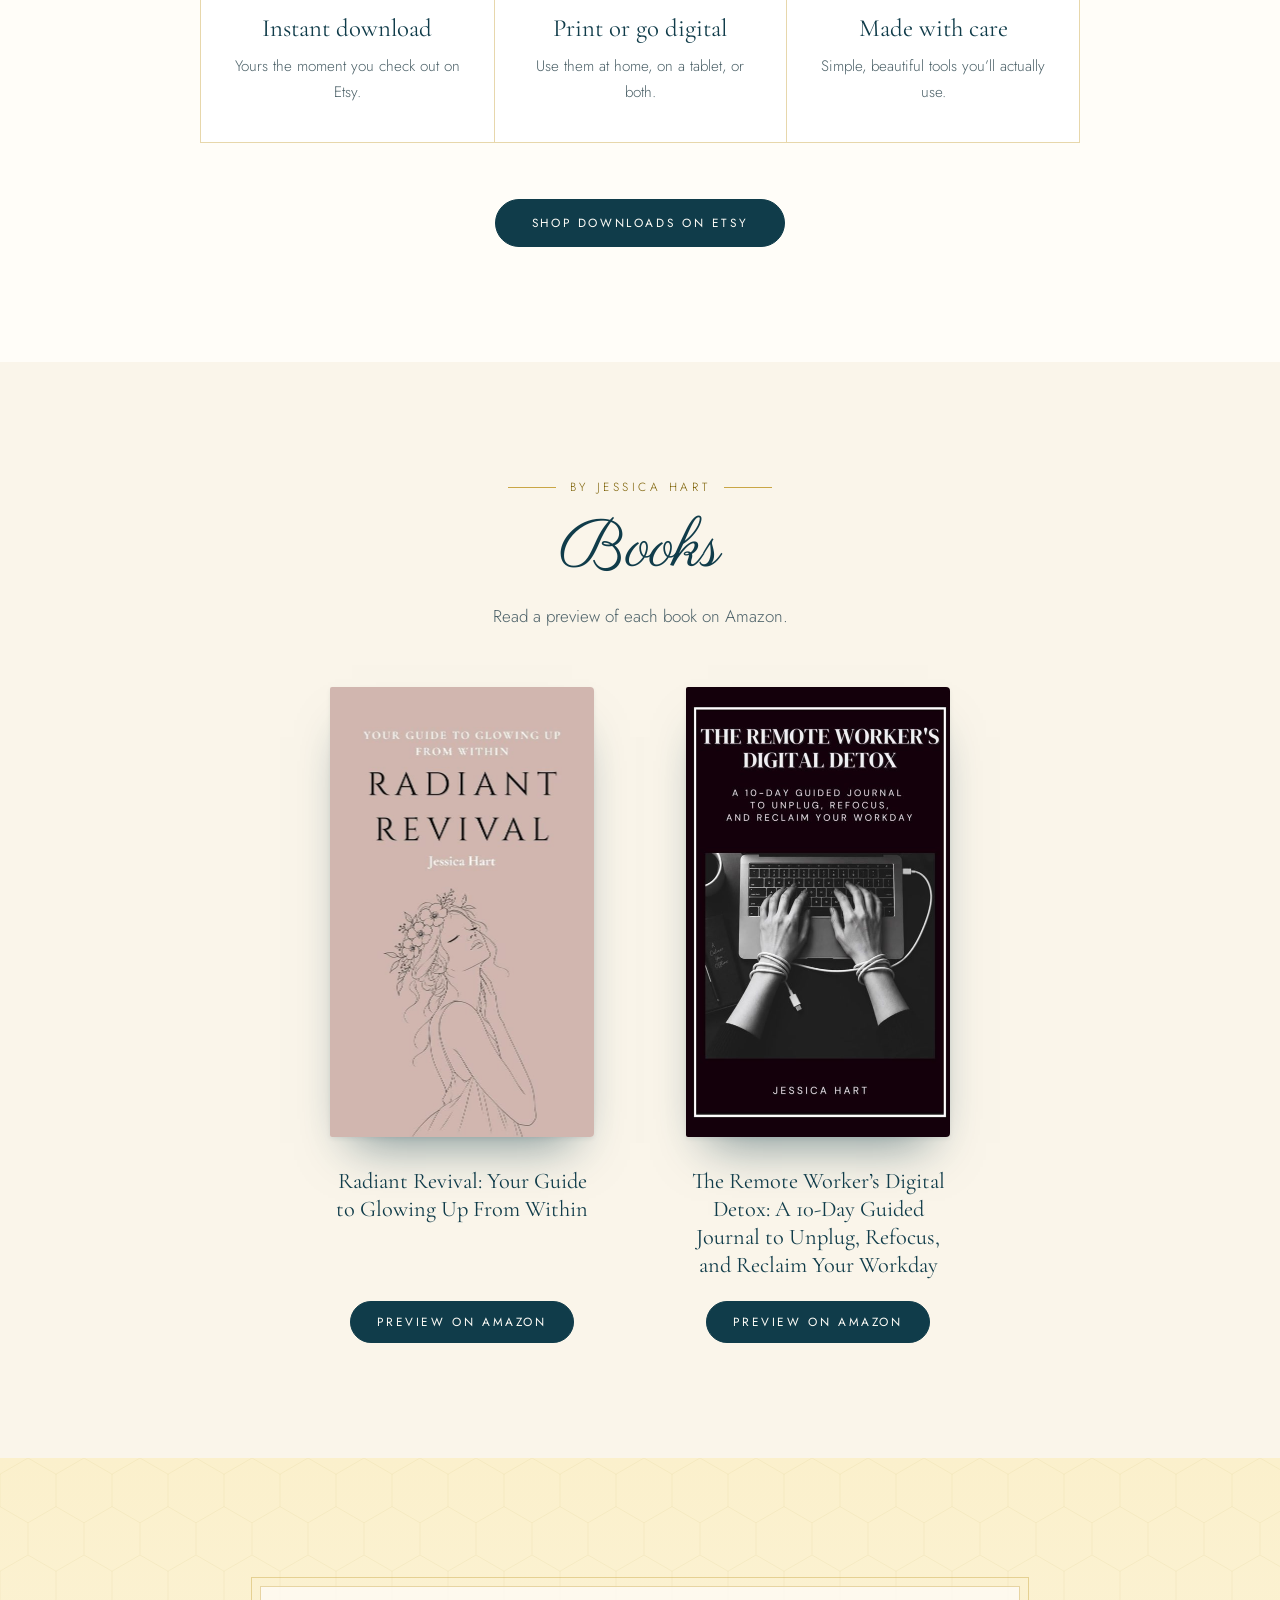
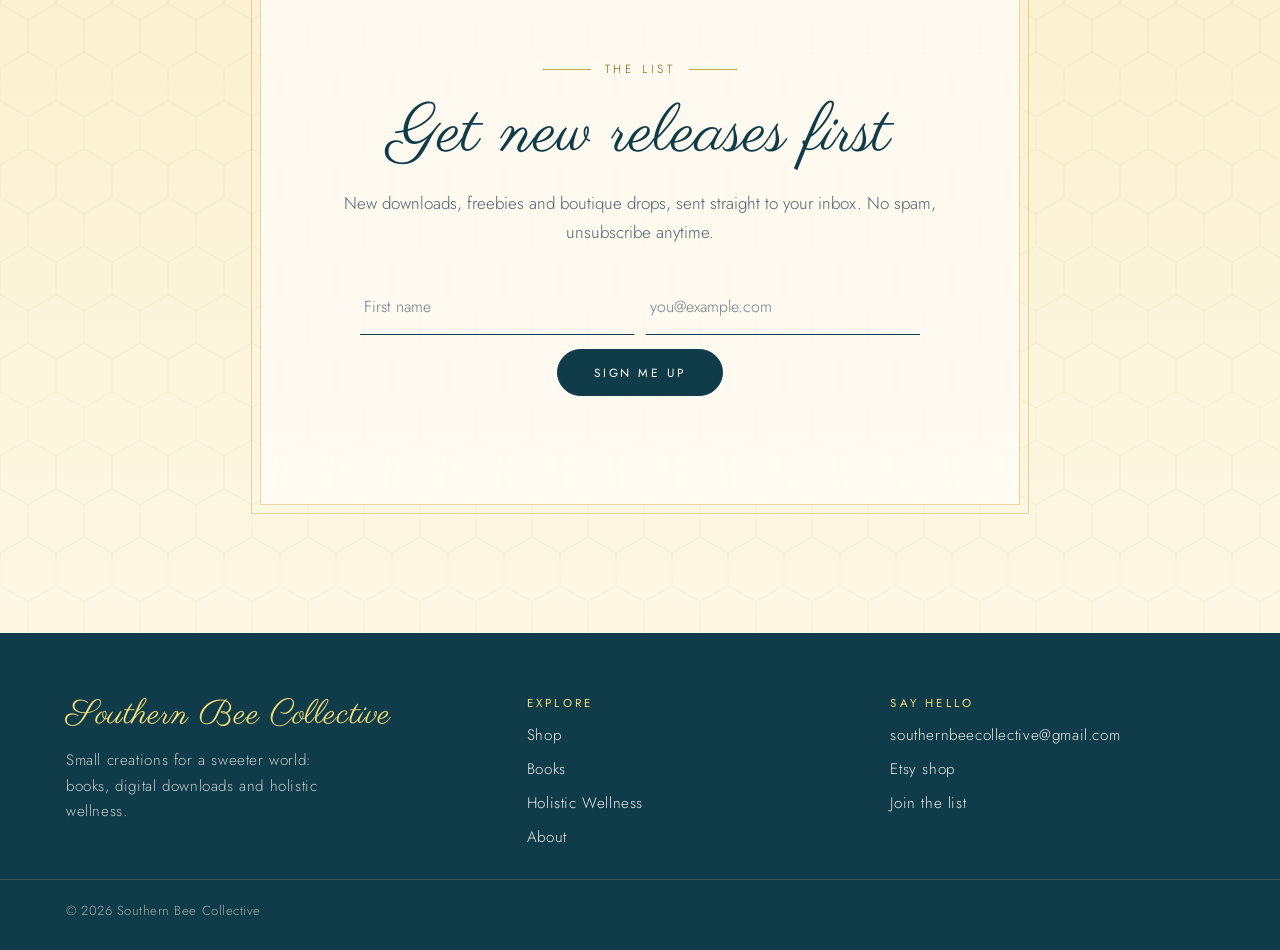
==== commit 741a8289: "Polish the site: soft butter yellow, gold details, home portrait and fuller footer Co-Authored-By: C" ====
--- a/index.html
+++ b/index.html
@@ -44,13 +44,19 @@
   <main>
     <section class="hero">
       <div class="wrap">
-        <div class="hero-copy">
-        <h1 class="script" data-content="heroTitle">Small creations for a sweeter world.</h1>
-        <p data-content="heroText">Instant digital downloads from Southern Bee Collective, with boutique goods coming soon.</p>
-        <div class="btn-row">
-          <a class="btn" href="https://southernbcollective.etsy.com" target="_blank" rel="noopener" data-link="etsyUrl">Shop on Etsy</a>
-          <a class="btn ghost" href="subscribe.html">Join the list</a>
-        </div>
+        <div class="hero-grid">
+          <div class="hero-copy">
+            <span class="eyebrow">Southern Bee Collective</span>
+            <h1 class="script" data-content="heroTitle">Small creations for a sweeter world.</h1>
+            <p data-content="heroText">Instant digital downloads from Southern Bee Collective, with boutique goods coming soon.</p>
+            <div class="btn-row">
+              <a class="btn" href="https://southernbcollective.etsy.com" target="_blank" rel="noopener" data-link="etsyUrl">Shop on Etsy</a>
+              <a class="btn ghost" href="subscribe.html">Join the list</a>
+            </div>
+          </div>
+          <div class="arch-frame">
+            <div class="arch"><img src="assets/jessica-portrait.jpg" alt="Jessica Hart smiling beside her chestnut horse, with autumn trees behind them" width="800" height="1000" fetchpriority="high"></div>
+          </div>
         </div>
       </div>
     </section>
@@ -66,8 +72,14 @@
     <section class="section">
       <div class="wrap">
         <div class="section-head">
+          <span class="eyebrow">The shop</span>
           <h2 class="script">Digital downloads</h2>
           <p>Guides, templates and printables are sold through our Etsy shop, and books are on Amazon.</p>
+        </div>
+        <div class="feature">
+          <div><span class="num">i.</span><h3 data-content="featureOneTitle">Instant download</h3><p data-content="featureOneText">Yours the moment you check out on Etsy.</p></div>
+          <div><span class="num">ii.</span><h3 data-content="featureTwoTitle">Print or go digital</h3><p data-content="featureTwoText">Use them at home, on a tablet, or both.</p></div>
+          <div><span class="num">iii.</span><h3 data-content="featureThreeTitle">Made with care</h3><p data-content="featureThreeText">Simple, beautiful tools you’ll actually use.</p></div>
         </div>
         <div><a class="btn" href="https://southernbcollective.etsy.com" target="_blank" rel="noopener" data-link="etsyUrl">Shop downloads on Etsy</a></div>
       </div>
@@ -77,6 +89,7 @@
     <section class="section tinted books-section" id="books">
       <div class="wrap">
         <div class="section-head">
+          <span class="eyebrow">By Jessica Hart</span>
           <h2 class="script">Books</h2>
           <p>Read a preview of each book on Amazon.</p>
         </div>
@@ -86,27 +99,41 @@
 
     <section class="signup" id="signup">
       <div class="wrap">
-        <div class="section-head">
-          <h2 class="script">Get new releases first</h2>
-          <p>New downloads, freebies and boutique drops, sent straight to your inbox. No spam, unsubscribe anytime.</p>
+        <div class="signup-card">
+          <div class="section-head">
+            <span class="eyebrow">The list</span>
+            <h2 class="script">Get new releases first</h2>
+            <p>New downloads, freebies and boutique drops, sent straight to your inbox. No spam, unsubscribe anytime.</p>
+          </div>
+          <form class="signup-form" id="signup-form-home" novalidate>
+            <div class="row">
+              <input id="name-home" name="name" type="text" aria-label="First name" placeholder="First name" autocomplete="given-name">
+              <input id="email-home" name="email" type="email" aria-label="Email address" placeholder="you@example.com" autocomplete="email" required>
+            </div>
+            <div class="row"><button class="btn" type="submit">Sign me up</button></div>
+            <p class="form-note" role="status"></p>
+          </form>
         </div>
-        <form class="signup-form" id="signup-form-home" novalidate>
-          <div class="row">
-            <input id="name-home" name="name" type="text" aria-label="First name" placeholder="First name" autocomplete="given-name">
-            <input id="email-home" name="email" type="email" aria-label="Email address" placeholder="you@example.com" autocomplete="email" required>
-          </div>
-          <div class="row"><button class="btn" type="submit">Sign me up</button></div>
-          <p class="form-note" role="status"></p>
-        </form>
       </div>
     </section>
   </main>
 
   <footer class="site-footer">
-    <div class="wrap">
-      <span>&copy; <span id="year">2026</span> Southern Bee Collective</span>
-      <span><a href="subscribe.html">Join the list</a> &middot; <a href="shop.html">Shop</a></span>
+    <div class="wrap foot">
+      <div class="foot-brand">
+        <span class="script">Southern Bee Collective</span>
+        <p>Small creations for a sweeter world: books, digital downloads and holistic wellness.</p>
+      </div>
+      <nav aria-label="Footer">
+        <h2>Explore</h2>
+        <ul><li><a href="shop.html">Shop</a></li><li><a href="index.html#books">Books</a></li><li><a href="equine.html">Holistic Wellness</a></li><li><a href="about.html">About</a></li></ul>
+      </nav>
+      <div>
+        <h2>Say hello</h2>
+        <ul><li><a href="mailto:southernbeecollective@gmail.com">southernbeecollective@gmail.com</a></li><li><a href="https://southernbcollective.etsy.com" target="_blank" rel="noopener" data-link="etsyUrl">Etsy shop</a></li><li><a href="subscribe.html">Join the list</a></li></ul>
+      </div>
     </div>
+    <div class="foot-base"><div class="wrap"><span>&copy; <span id="year">2026</span> Southern Bee Collective</span></div></div>
   </footer>
 </body>
 </html>
--- a/styles.css
+++ b/styles.css
@@ -5,7 +5,10 @@
 :root {
   --honey: #F5DE77;      /* brand yellow, reads as gold against black */
   --honey-deep: #7A5E00; /* darker gold for small text on light backgrounds */
-  --champagne: #FFE88A;  /* soft yellow for feature bands */
+  --champagne: #FBF0CC;  /* soft butter yellow for feature bands */
+  --champagne-2: #FDF7E4;/* lighter end of the band wash */
+  --gold: #C9A646;       /* hairlines and small flourishes */
+  --gold-soft: rgba(201, 166, 70, .45);
   --ink: #103C4A;        /* deep teal for text, buttons and footer */
   --ink-soft: #4C6168;   /* secondary text */
   --mist: #5A6A6E;       /* secondary text on champagne */
@@ -225,6 +228,96 @@
 .site-footer .wrap { padding-block: 32px; display: flex; gap: 16px; justify-content: space-between; flex-wrap: wrap; font-size: 0.9rem; letter-spacing: 0.04em; }
 .site-footer a { color: var(--honey); }
 
+/* ============ Polish: gold details, softer bands, fuller footer ============ */
+
+/* Header: thin gold rule on top, a larger logo */
+.site-header { border-top: 3px solid var(--gold); border-bottom-color: var(--gold-soft); }
+.site-header .wrap { padding-block: 28px 0; gap: 18px; }
+.brand img { height: 72px; }
+.brand-name { letter-spacing: .22em; }
+.nav a { letter-spacing: .22em; font-size: .74rem; }
+@media (max-width: 520px) { .brand img { height: 56px; } .brand-name { letter-spacing: .1em; } .nav a { letter-spacing: .1em; font-size: .7rem; } }
+
+/* Yellow bands: a soft wash with a faint honeycomb texture */
+.hero, .signup:not(.light) {
+  background:
+    url("data:image/svg+xml,%3Csvg xmlns='http://www.w3.org/2000/svg' width='56' height='97' viewBox='0 0 56 97'%3E%3Cpath d='M28 0l28 16.2v32.4L28 64.8 0 48.6V16.2zM28 64.8V97' fill='none' stroke='%23B08A1E' stroke-opacity='.07' stroke-width='1'/%3E%3C/svg%3E"),
+    linear-gradient(180deg, var(--champagne) 0%, var(--champagne-2) 100%);
+}
+
+/* Small gold label above a heading */
+.eyebrow { font-size: .74rem; letter-spacing: .3em; text-transform: uppercase; color: var(--honey-deep); display: flex; align-items: center; gap: 14px; }
+.eyebrow::after, .section-head .eyebrow::before { content: ""; width: 48px; height: 1px; background: var(--gold); }
+.section-head .eyebrow { justify-content: center; }
+
+/* Home hero: words on the left, an arched portrait on the right */
+.hero .wrap:has(.hero-grid) { padding-block: clamp(56px, 9vw, 120px); display: block; text-align: left; }
+.hero-grid { display: grid; grid-template-columns: minmax(0, 1.1fr) minmax(0, .9fr); gap: clamp(32px, 6vw, 88px); align-items: center; }
+.hero-grid .hero-copy { justify-items: start; gap: 24px; }
+.hero-grid h1.script { font-size: clamp(3rem, 6.4vw, 5.6rem); max-width: 12ch; line-height: 1.08; }
+.hero-grid p { max-width: 30rem; }
+.hero-grid .btn-row { justify-content: flex-start; margin-top: 8px; }
+.arch-frame { justify-self: center; padding: 12px; border: 1px solid var(--gold); border-radius: 999px 999px 10px 10px; width: min(100%, 444px); }
+.arch { aspect-ratio: 4 / 5; border-radius: 999px 999px 6px 6px; overflow: hidden; box-shadow: 0 30px 60px -30px rgba(16, 60, 74, .45); }
+.arch img { width: 100%; height: 100%; object-fit: cover; object-position: 50% 20%; }
+@media (max-width: 820px) {
+  .hero-grid { grid-template-columns: 1fr; }
+  .hero-grid .hero-copy { justify-items: center; text-align: center; }
+  .hero-grid .btn-row { justify-content: center; }
+  .hero-grid .eyebrow::before { content: ""; width: 48px; height: 1px; background: var(--gold); }
+  .arch-frame { width: min(86%, 360px); }
+}
+
+/* Buttons: gold on hover with a soft lift */
+.btn { padding: 17px 36px; letter-spacing: .22em; font-size: .74rem; transition: background-color .3s ease, color .3s ease, border-color .3s ease, transform .3s ease, box-shadow .3s ease; }
+.btn:hover, .signup.light .btn:hover { background: var(--gold); border-color: var(--gold); color: #fff; transform: translateY(-1px); box-shadow: 0 10px 22px -12px rgba(16, 60, 74, .5); }
+.btn.ghost:hover { background: var(--ink); border-color: var(--ink); color: var(--paper); }
+.nav a:hover { border-bottom-color: var(--gold); }
+
+/* Quote: gold hairlines */
+.quote::before, .quote::after { background: var(--gold); opacity: 1; width: 72px; }
+.quote p { font-size: clamp(1.8rem, 3.8vw, 2.8rem); }
+
+/* Downloads: a framed three-point card */
+.feature { max-width: 880px; margin-inline: auto; width: 100%; display: grid; grid-template-columns: repeat(3, minmax(0, 1fr)); border: 1px solid var(--gold-soft); background: #fff; }
+.feature > div { padding: 36px 28px; text-align: center; display: grid; gap: 10px; justify-items: center; align-content: start; }
+.feature > div + div { border-left: 1px solid var(--gold-soft); }
+.feature .num { font-family: var(--display); font-style: italic; color: var(--gold); font-size: 1.6rem; line-height: 1; }
+.feature h3 { font-family: var(--display); font-size: 1.55rem; }
+.feature p { font-size: .95rem; color: var(--ink-soft); }
+@media (max-width: 720px) {
+  .feature { grid-template-columns: 1fr; }
+  .feature > div + div { border-left: 0; border-top: 1px solid var(--gold-soft); }
+}
+
+/* Books: covers with real depth, titles in the serif */
+.book .card-img { background: transparent !important; overflow: visible; padding: 0 18px; }
+.book .card-img > img { box-shadow: 0 2px 4px rgba(16, 60, 74, .08), 0 28px 48px -22px rgba(16, 60, 74, .55); border-radius: 2px 4px 4px 2px; }
+.book .card-body { padding-top: 30px; }
+.book h3 { font-family: var(--display); font-size: 1.4rem; line-height: 1.25; max-width: 24ch; }
+.books-grid { gap: 64px 56px; }
+
+/* Signup: an inset card framed by a double gold hairline */
+.signup-card {
+  background: rgba(255, 253, 248, .75); border: 1px solid var(--gold-soft);
+  outline: 1px solid var(--gold-soft); outline-offset: 8px;
+  padding: clamp(40px, 6vw, 72px) clamp(20px, 6vw, 72px);
+  display: grid; gap: 32px; justify-items: center; width: min(100% - 20px, 760px);
+}
+
+/* Footer: name, links and contact in three columns */
+.site-footer .wrap.foot { display: grid; grid-template-columns: 1.3fr 1fr 1fr; gap: 40px; justify-content: stretch; padding-block: 64px 28px; font-size: .95rem; }
+.foot h2 { margin: 0 0 14px; font-family: var(--body); font-weight: 400; font-size: .72rem; letter-spacing: .28em; text-transform: uppercase; color: var(--honey); }
+.foot ul { list-style: none; margin: 0; padding: 0; display: grid; gap: 8px; }
+.site-footer .foot a { color: #E9EFEF; text-decoration: none; overflow-wrap: anywhere; }
+.site-footer .foot a:hover { color: var(--honey); }
+.foot-brand { display: grid; gap: 14px; align-content: start; }
+.foot-brand .script { font-family: var(--script); font-size: 2.1rem; color: var(--honey); line-height: 1.1; }
+.foot-brand p { color: #BFCDCF; max-width: 30ch; }
+.site-footer .foot-base { border-top: 1px solid rgba(245, 222, 119, .2); }
+.site-footer .foot-base .wrap { padding-block: 20px 28px; font-size: .82rem; color: #9FB2B5; }
+@media (max-width: 720px) { .site-footer .wrap.foot { grid-template-columns: 1fr; gap: 32px; } }
+
 @media (prefers-reduced-motion: reduce) {
   * { transition: none !important; }
 }
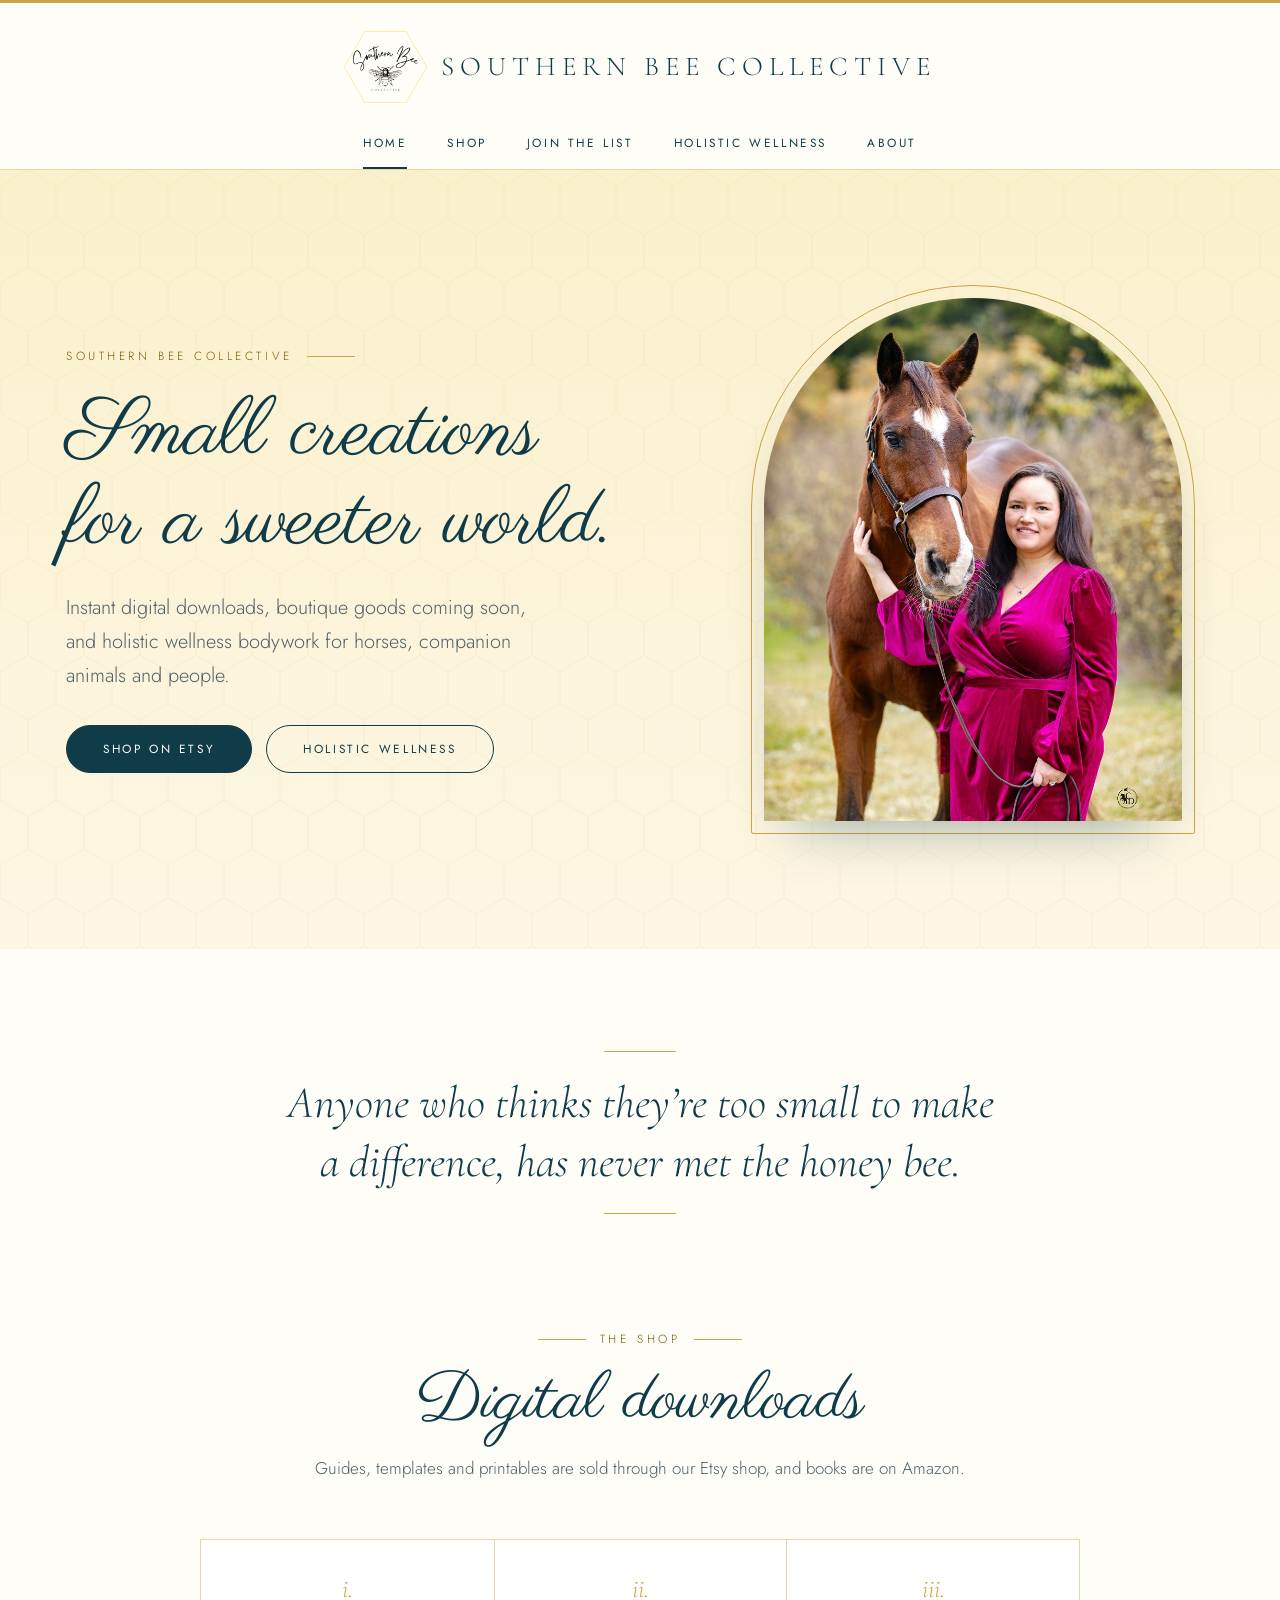
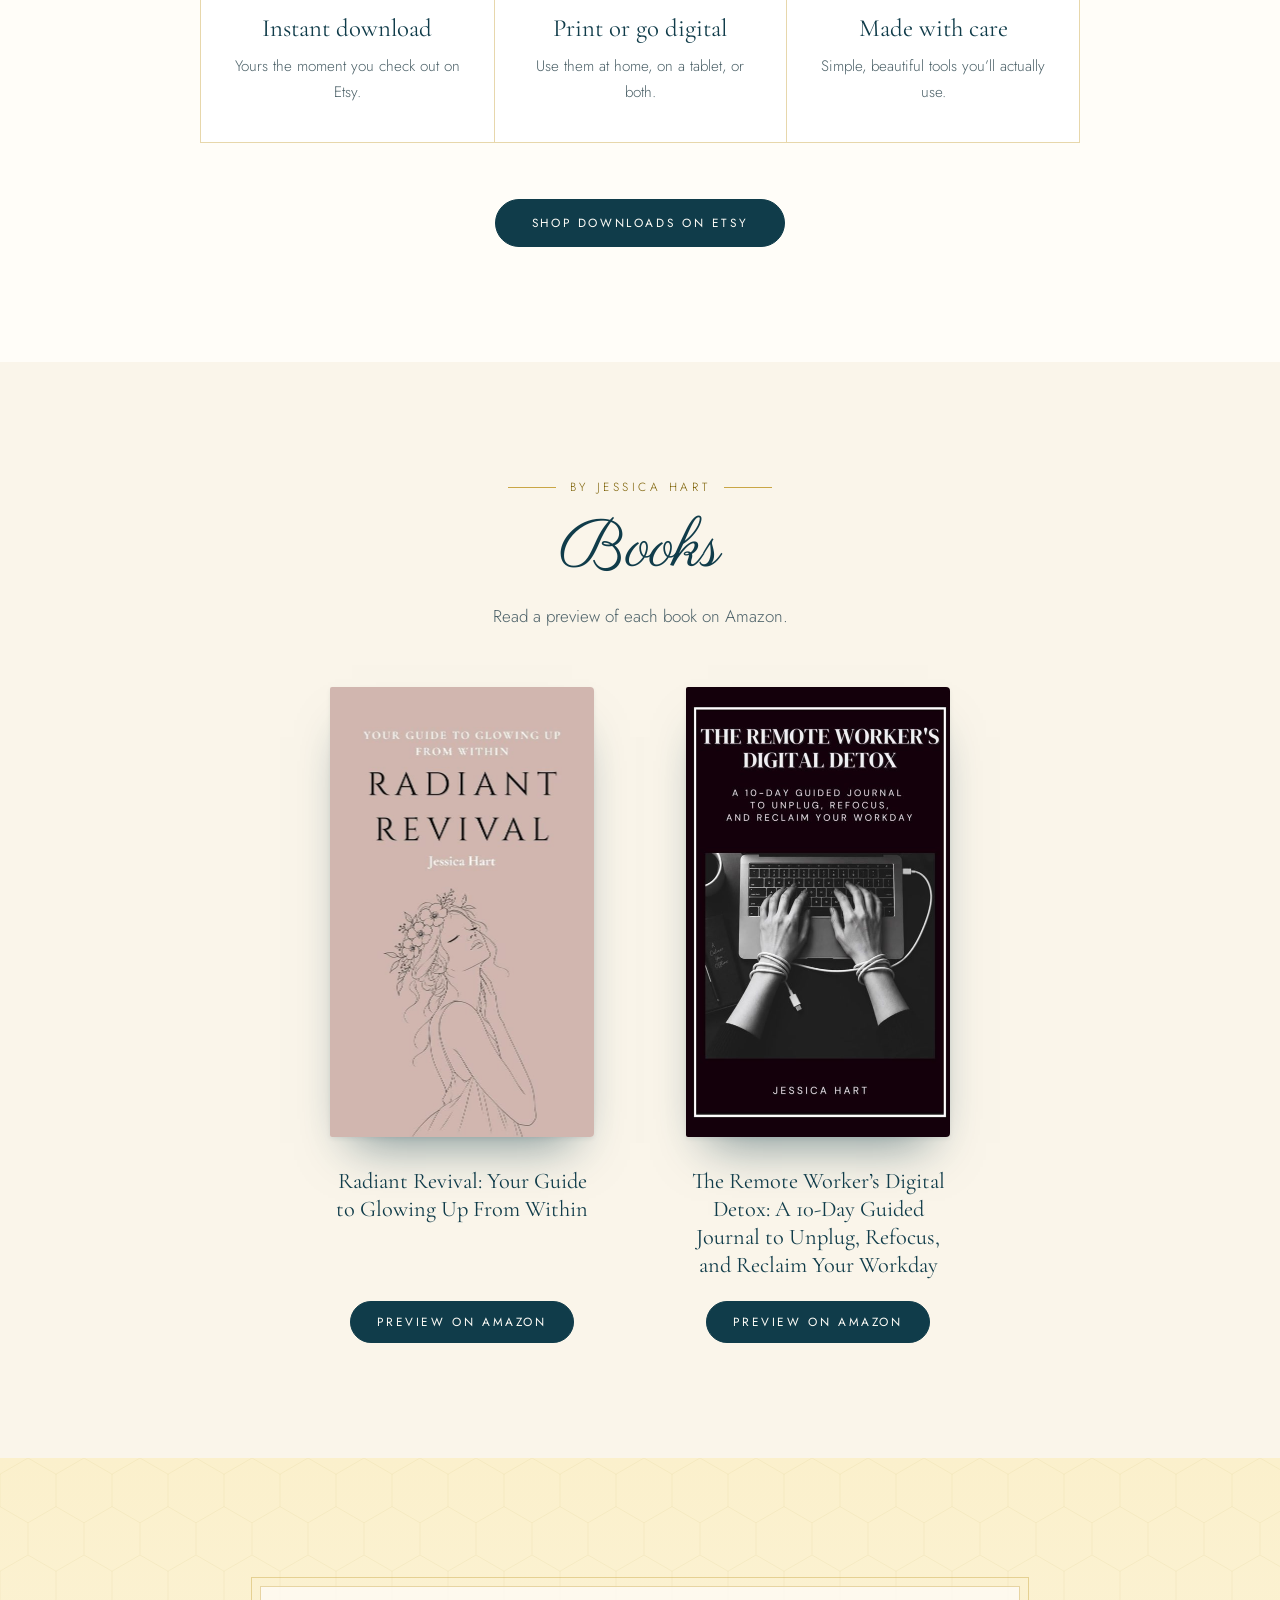
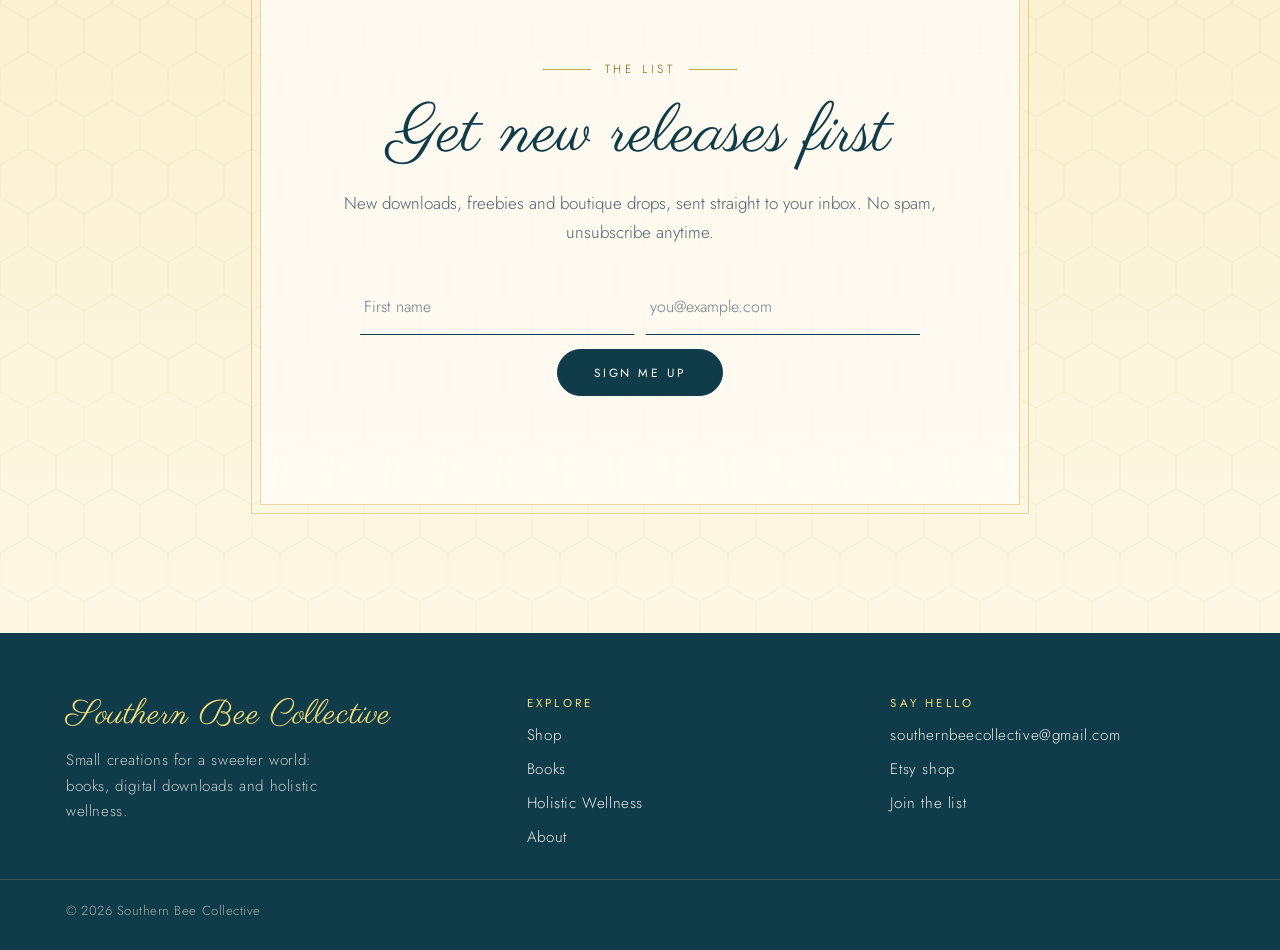
==== commit 20c8ef36: "Mention Holistic Wellness in the home hero and add its button Co-Authored-By: Claude Opus 5.5 (1M co" ====
--- a/index.html
+++ b/index.html
@@ -48,10 +48,10 @@
           <div class="hero-copy">
             <span class="eyebrow">Southern Bee Collective</span>
             <h1 class="script" data-content="heroTitle">Small creations for a sweeter world.</h1>
-            <p data-content="heroText">Instant digital downloads from Southern Bee Collective, with boutique goods coming soon.</p>
+            <p data-content="heroText">Instant digital downloads, boutique goods coming soon, and holistic wellness bodywork for horses, companion animals and people.</p>
             <div class="btn-row">
               <a class="btn" href="https://southernbcollective.etsy.com" target="_blank" rel="noopener" data-link="etsyUrl">Shop on Etsy</a>
-              <a class="btn ghost" href="subscribe.html">Join the list</a>
+              <a class="btn ghost" href="equine.html">Holistic Wellness</a>
             </div>
           </div>
           <div class="arch-frame">
--- a/styles.css
+++ b/styles.css
@@ -192,6 +192,7 @@
   background: var(--honey); clip-path: var(--hex); padding: 7px;
 }
 .honeycomb img { width: 100%; height: 100%; object-fit: cover; clip-path: var(--hex); }
+.prose .photo-credit { margin-top: 14px; text-align: center; font-size: .78rem; letter-spacing: .14em; text-transform: uppercase; color: var(--ink-soft); }
 
 /* Equine Services: photo and black text panel, side by side */
 .equine { background: var(--pearl); color: var(--ink); }
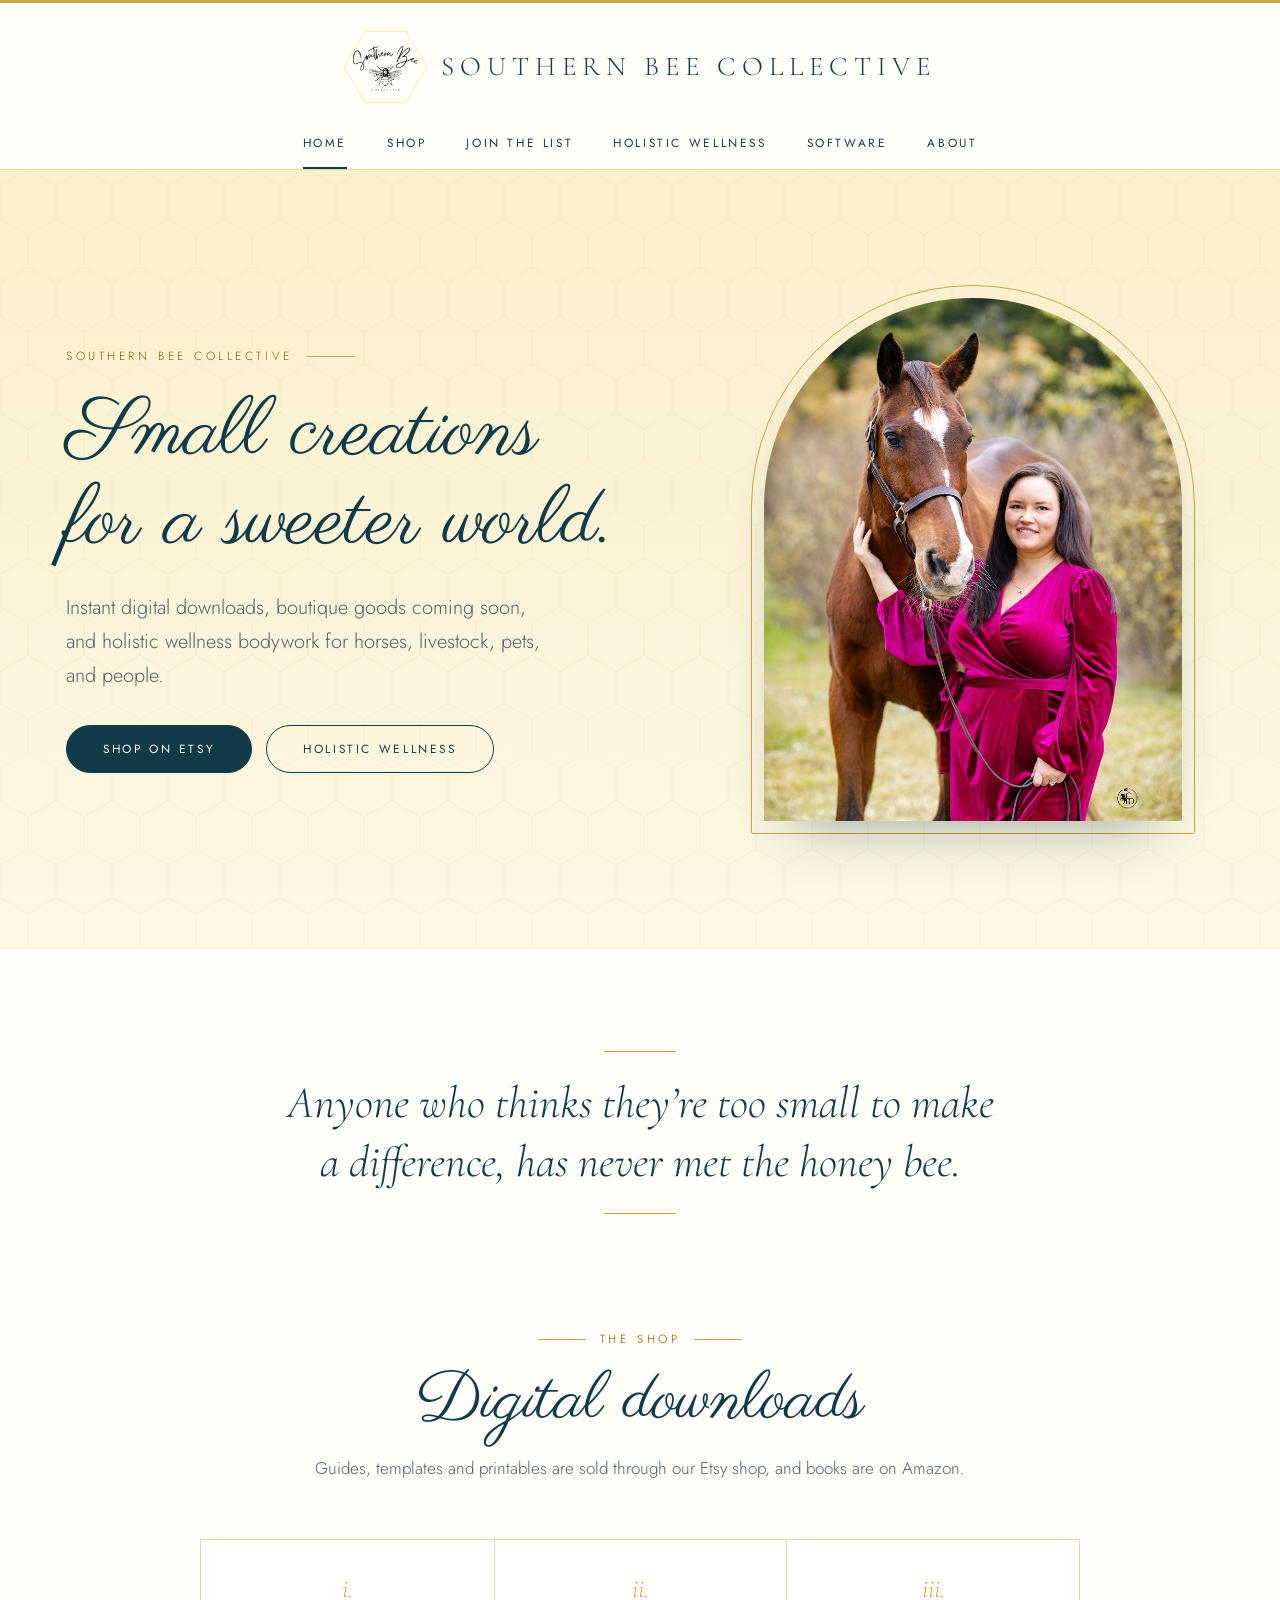
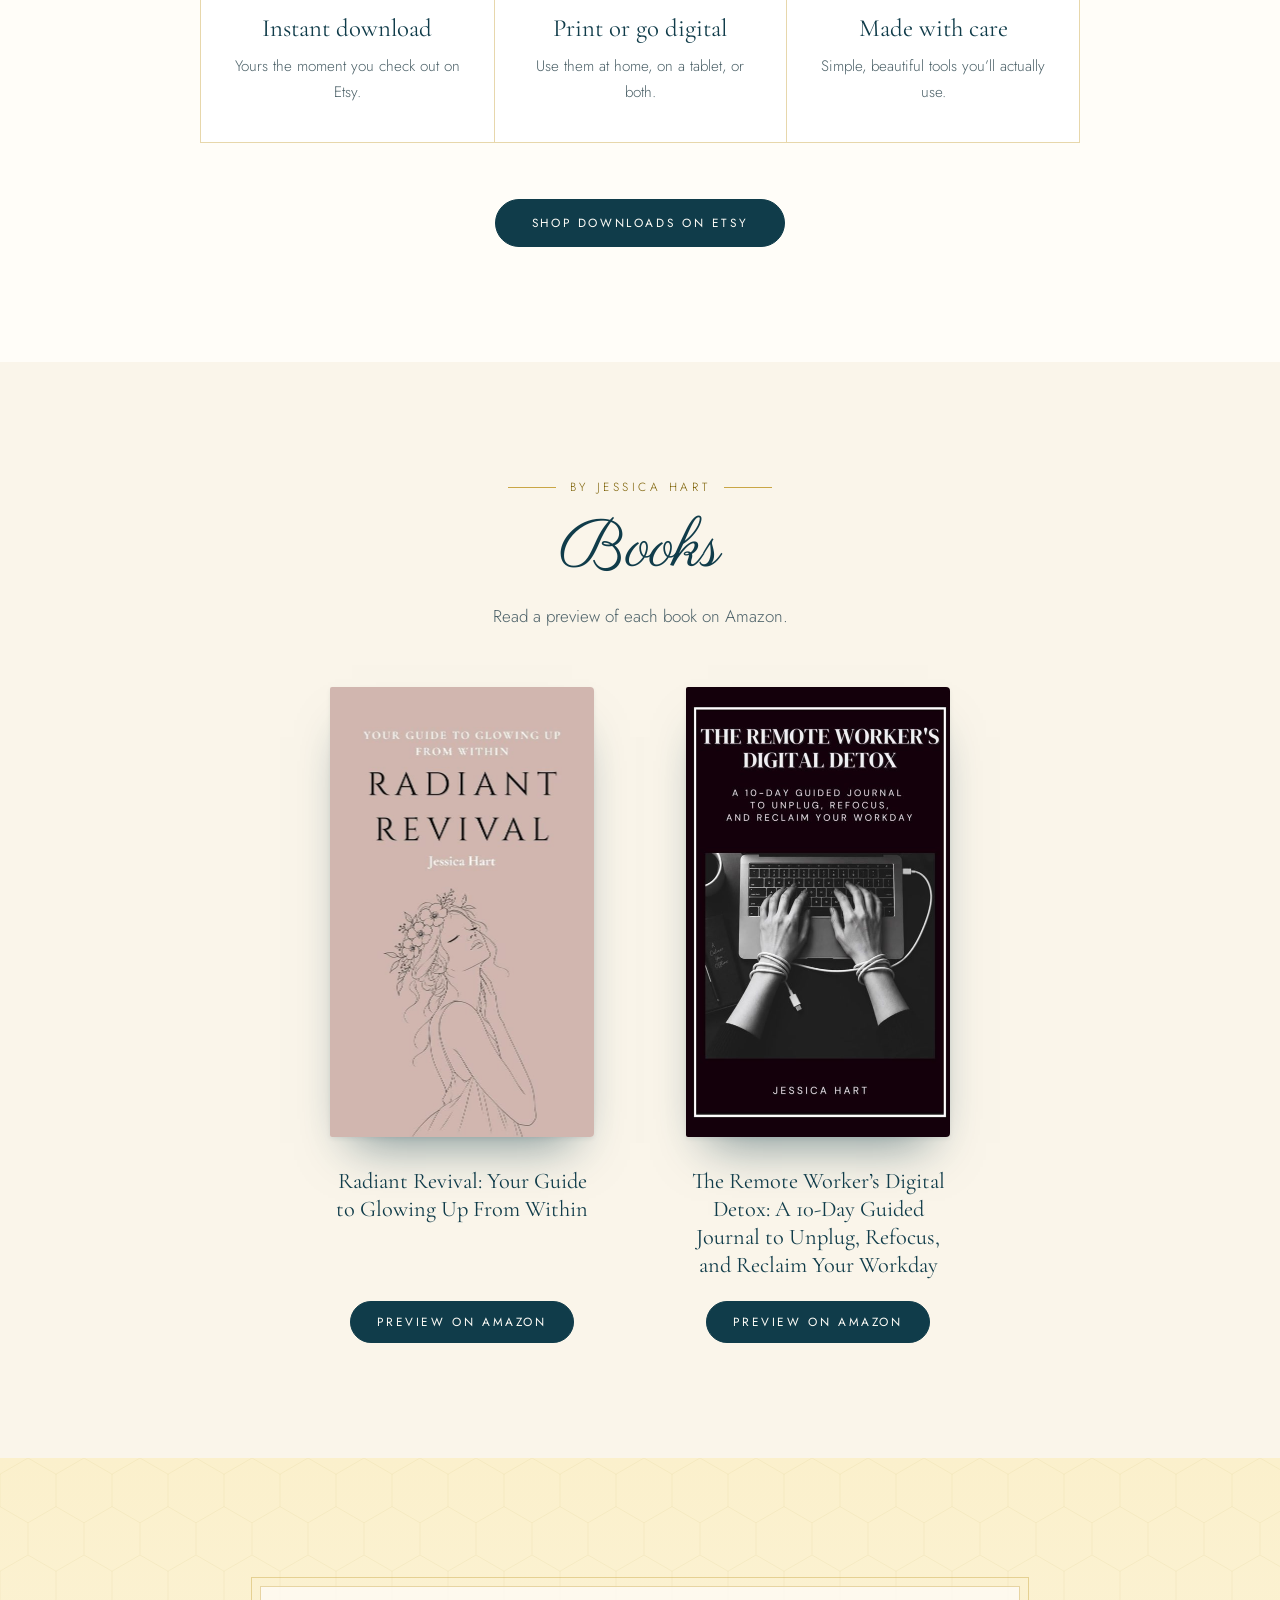
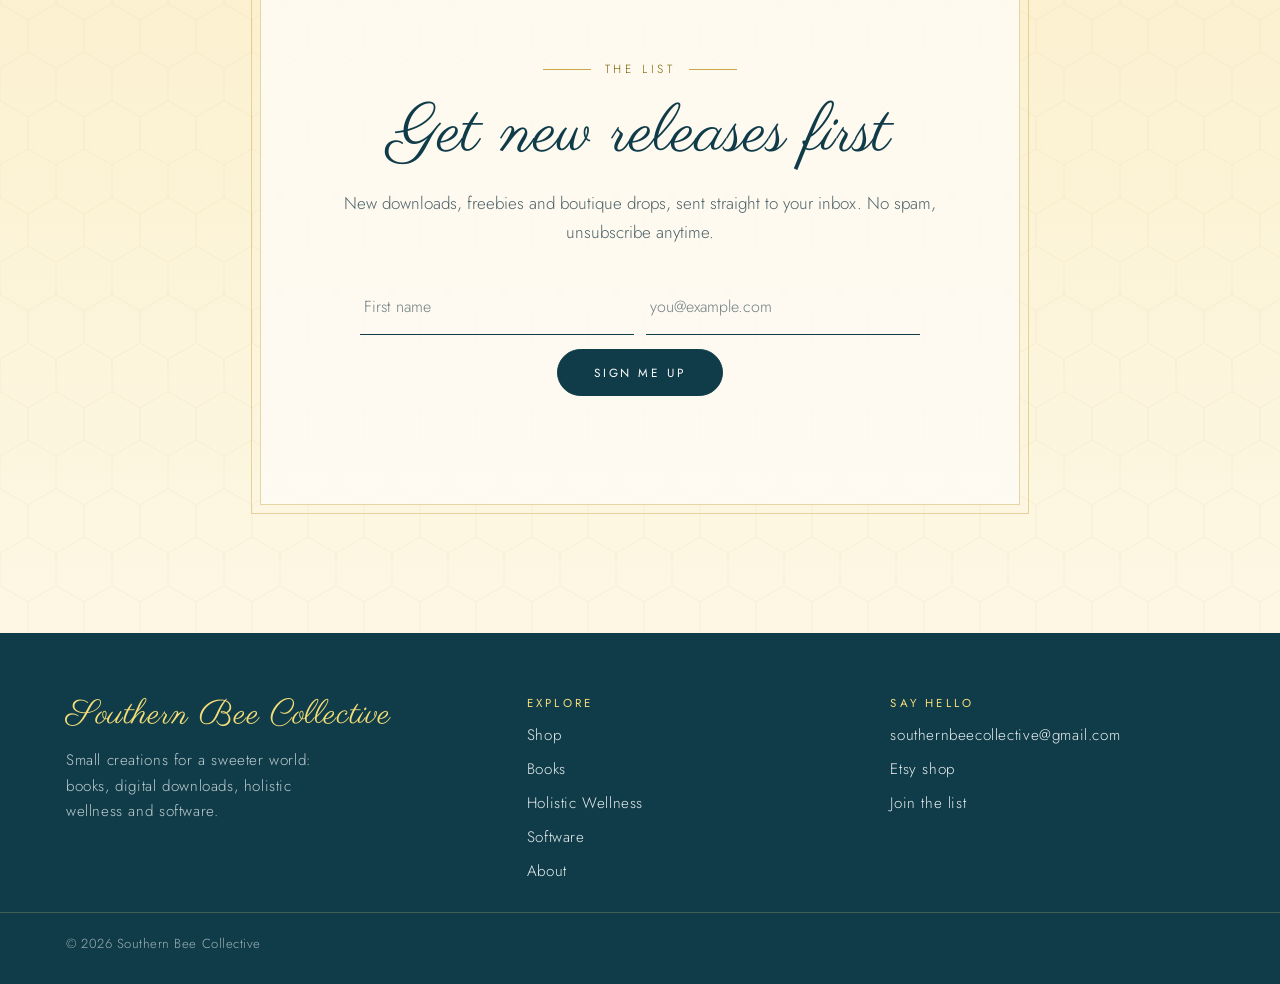
==== commit 1a0b9309: "Add a Software page for Southern Bee Software Co-Authored-By: Claude Opus 5.5 <noreply@anthropic.com" ====
--- a/index.html
+++ b/index.html
@@ -9,11 +9,11 @@
   <meta name="theme-color" content="#103C4A">
   <meta property="og:type" content="website">
   <meta property="og:site_name" content="Southern Bee Collective">
-  <meta property="og:title" content="Southern Bee Collective | Books, Guides, Templates & Printables">
-  <meta property="og:description" content="Instant digital downloads from Southern Bee Collective: books, guides, templates and printables, with boutique goods coming soon.">
+  <meta property="og:title" content="Southern Bee Collective | Small creations for a sweeter world">
+  <meta property="og:description" content="Digital downloads, books and holistic wellness bodywork for horses, companion animals and people.">
   <meta property="og:url" content="https://www.southernbeecollective.com/">
-  <meta property="og:image" content="https://www.southernbeecollective.com/assets/social-preview.jpg">
-  <meta property="og:image:alt" content="Southern Bee Collective logo">
+  <meta property="og:image" content="https://www.southernbeecollective.com/assets/social-preview.jpg?v=2">
+  <meta property="og:image:alt" content="Southern Bee Collective: Small creations for a sweeter world. Jessica Hart with her chestnut horse in an arched gold frame.">
   <meta name="twitter:card" content="summary_large_image">
   <link rel="apple-touch-icon" href="assets/favicon.png">
   <link rel="icon" href="assets/favicon.png">
@@ -36,6 +36,7 @@
         <a href="shop.html">Shop</a>
         <a href="subscribe.html">Join the list</a>
         <a href="equine.html">Holistic Wellness</a>
+        <a href="software.html">Software</a>
         <a href="about.html">About</a>
       </nav>
     </div>
@@ -122,11 +123,11 @@
     <div class="wrap foot">
       <div class="foot-brand">
         <span class="script">Southern Bee Collective</span>
-        <p>Small creations for a sweeter world: books, digital downloads and holistic wellness.</p>
+        <p>Small creations for a sweeter world: books, digital downloads, holistic wellness and software.</p>
       </div>
       <nav aria-label="Footer">
         <h2>Explore</h2>
-        <ul><li><a href="shop.html">Shop</a></li><li><a href="index.html#books">Books</a></li><li><a href="equine.html">Holistic Wellness</a></li><li><a href="about.html">About</a></li></ul>
+        <ul><li><a href="shop.html">Shop</a></li><li><a href="index.html#books">Books</a></li><li><a href="equine.html">Holistic Wellness</a></li><li><a href="software.html">Software</a></li><li><a href="about.html">About</a></li></ul>
       </nav>
       <div>
         <h2>Say hello</h2>
--- a/styles.css
+++ b/styles.css
@@ -248,7 +248,7 @@
 
 /* Small gold label above a heading */
 .eyebrow { font-size: .74rem; letter-spacing: .3em; text-transform: uppercase; color: var(--honey-deep); display: flex; align-items: center; gap: 14px; }
-.eyebrow::after, .section-head .eyebrow::before { content: ""; width: 48px; height: 1px; background: var(--gold); }
+.eyebrow::after, .section-head .eyebrow::before, .page-hero .eyebrow::before { content: ""; width: 48px; height: 1px; background: var(--gold); }
 .section-head .eyebrow { justify-content: center; }
 
 /* Home hero: words on the left, an arched portrait on the right */
@@ -291,6 +291,13 @@
   .feature > div + div { border-left: 0; border-top: 1px solid var(--gold-soft); }
 }
 
+/* Software: a 2x2 grid of services framed in gold hairlines */
+.services { max-width: 880px; margin-inline: auto; width: 100%; display: grid; grid-template-columns: repeat(2, minmax(0, 1fr)); gap: 1px; background: var(--gold-soft); border: 1px solid var(--gold-soft); }
+.services > div { background: #fff; padding: 32px 28px; display: grid; gap: 8px; align-content: start; text-align: center; }
+.services h3 { font-family: var(--display); font-size: 1.5rem; }
+.services p { font-size: .95rem; color: var(--ink-soft); }
+@media (max-width: 640px) { .services { grid-template-columns: 1fr; } }
+
 /* Books: covers with real depth, titles in the serif */
 .book .card-img { background: transparent !important; overflow: visible; padding: 0 18px; }
 .book .card-img > img { box-shadow: 0 2px 4px rgba(16, 60, 74, .08), 0 28px 48px -22px rgba(16, 60, 74, .55); border-radius: 2px 4px 4px 2px; }
